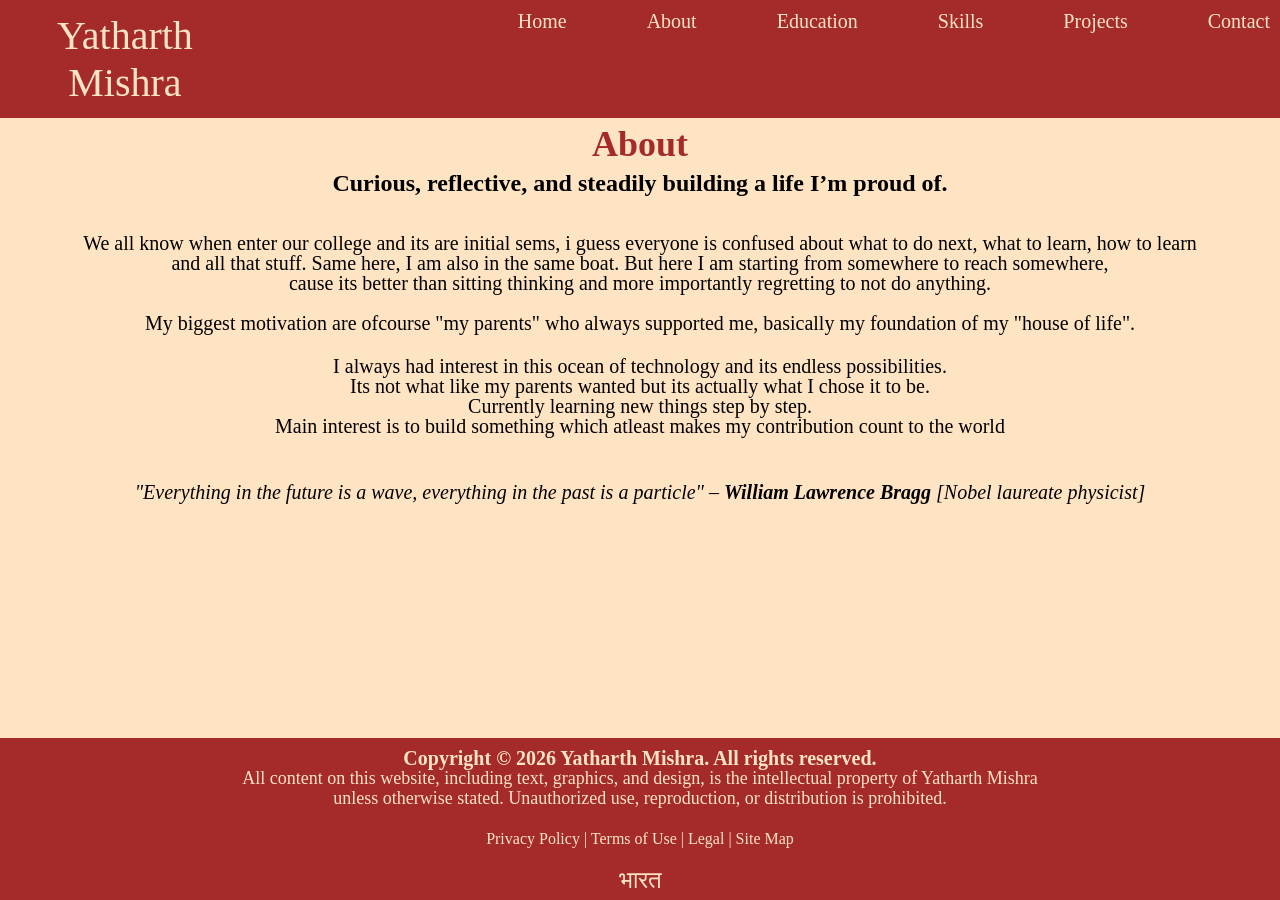
==== about.html @ 9a2c2b6b "Constructed and restructured." ====
<!DOCTYPE html>
<html lang="en">
<head>
    <meta charset="UTF-8">
    <title>About</title>
    <link rel="stylesheet" href="style.css">
</head>
<body class="skills-page">
    <nav class="navbar">
  <ul class="nav-links">
    <h1 class="logo">Yatharth Mishra</h1>
    <li><a href="index.html">Home</a></li>
    <li><a href="about.html">About</a></li>
    <li><a href="education.html">Education</a></li>
    <li><a href="skills.html">Skills</a></li>
    <li><a href="projects.html">Projects</a></li>
    <li><a href="contact.html">Contact</a></li>
  </ul>

</nav>
    <h1 class="skills-heading">About</h1>
    <h2>Curious, reflective, and steadily building a life I’m proud of.</h2>
    <br><br>

<section class="about-section">
  <p class="about-text">
    We all know when enter our college and its are initial sems, i guess everyone is confused about what to do next, what to learn, how to learn<br> and all that stuff.
    Same here, I am also in the same boat. But here I am starting from somewhere to reach somewhere,<br> cause its better than sitting thinking and more importantly regretting to not do anything.<br><br>

    My biggest motivation are ofcourse "my parents" who always supported me, basically my foundation of my "house of life".
  </p>
  <br>
  <p class="about-text">
    I always had interest in this ocean of technology and its endless possibilities.<br>
    Its not what like my parents wanted but its actually what I chose it to be.
  <br>
    Currently learning new things step by step.<br>
    Main interest is to build something which atleast makes my contribution count to the world
  </p><br><br>
  <p class="quote">
    "Everything in the future is a wave, everything in the past is a particle" – <b>William Lawrence Bragg</b> [Nobel laureate physicist]
    </p>

</section>

<footer class="footer">
<p id="cprt"><b>Copyright © 2026 Yatharth Mishra.   All rights reserved.</b></p>
<p>All content on this website, including text, graphics, and design, is the intellectual property of Yatharth Mishra<br> unless otherwise stated. Unauthorized use, reproduction, or distribution is prohibited.</p>
<br><p id="fts">Privacy Policy | Terms of Use | Legal | Site Map</p>
<br><p id="ind">भारत</p>
</footer>
</body>
</html>
---- style.css ----
*{
    padding: 0;
    margin: 0;
}
.navbar 
{
  background-color: brown;
  padding: 10px 10px;
  display: flex;
  justify-content: space-between;
}

.nav-links
{
  list-style: none; 
  display: flex;
  text-align: center;
  gap: 80px;
  margin-left: 0px;
}

.nav-links a 
{
color: bisque;
text-decoration: none;
font-size: 20px;
}

.nav-links a:hover 
{
  text-decoration: underline;
}
h1{
    color:brown;
    font-family: 'Algerian';
    font-size: 80px;
    text-align: center;
    margin-top: 5px;
    margin-bottom: 5px;
}
.logo{
    color:bisque;
    font-family: 'Brush Script MT' ;
    font-weight: 100;
    font-size: 40px;
    text-align: center;
    margin-top: 2px;
    margin-left: 2px;
    margin-bottom: 2px;
    margin-right: 200px;
}
.marquee {
    display: block;
    width: 100%;
    overflow: hidden;
    white-space: nowrap;
    color: brown;
}
.marquee p {
    margin: 0;
    line-height: 1.2;
    font-size: 20px;
    padding: 0;
    animation: moveText 12s linear infinite;
}
.marquee p::after {
  content: "This portfolio is under continuous development. More updates coming soon....";
  padding-left: 500px;
}
@keyframes moveText {
  from {
    transform: translateX(0);
  }
  to {
    transform: translateX(-100%);
  }
}
.marquee p:hover {
  animation-play-state: paused;
}   
button{
    color:white;
    background-color:burlywood;
}
html, body {
  height: 100%;
}
body {
  min-height: 100vh;
  display: flex;
  flex-direction: column;
  background-color: bisque;
}
p{
    line-height: 20px;
}
.home-intro{
    font-size: 20px;
    margin: 10px;
}
.home-details{
    font-size: 20px;
    margin: 10px;
    margin-left: 10px;
}
.home-intro ul {
  list-style: circle;
  padding-left: 20px;
}

.btn {
  display: inline-flex;
  align-items: center;
  justify-content: center;

  padding: 15px 35px;
  background-color: brown;
  color: bisque;       
  text-decoration: none; 

  font-size: 18px;
  font-weight: 500;
  border-radius: 10px;
  cursor: pointer;

  margin-left: 25px;
}

.btn:hover {
  background-color: brown;
  transform: scale(1.1);
}

#details{
    padding: 10px;
}
.footer{
  margin-top: auto;
  text-align: center;
  font-size: 18px;
  font-family: 'Times New Roman';
  color: bisque;
  background-color: brown;
  padding: 10px;

  margin-top: auto;  
}
#cprt{ 
    font-size: 20px;
}
#fts{
    font-size: 16px;
}
#ind{
    font-size: 24px;
    font-family:'Segoe UI', Tahoma, Geneva, Verdana, sans-serif;
}
.skills-heading {
  font-family: 'Times New Roman';
  font-size: 36px;
  text-decoration: none
}

.skills-page {
  text-align: center;
}

.skills-container {
  justify-content: center;
  gap: 20px;
}

.skills-container:hover {
  color: burlywood;
}
.prgm{
    text-align: center;
    height: 175px;
    width: 175px;
    background-color: burlywood;
    border-width: 2px;
    border-style: dotted;
    border-color: brown;
    border: 2px solid brown;
    border-radius: 10px; /*For circle make square use radius as 50%*/
    display: inline-block;
    margin: 30px;
    margin-right: 50px;
}
#BoxA{
    background-image: url("The_C_Programming_Language_logo.svg.png");
    background-size: contain;
    background-repeat: no-repeat;
    background-position: center;
    background-color: bisque;
    border: none;
}
#BoxB{
    background-image: url("ISO_C++_Logo.svg.png");
    background-size: contain;
    background-repeat: no-repeat;
    background-position: center;
    background-color: bisque;
    border: none;
}
#BoxC{
    background-image: url("Java_programming_language_logo.svg.png");
    background-size: contain;
    background-repeat: no-repeat;
    background-position: center;    
    background-color: bisque;
    border: none;
}   
#BoxD{
    background-image: url("Python-logo-notext.svg.png");
    background-size: contain; 
    background-repeat: no-repeat;
    background-position: center;    
    background-color: bisque;
    border: none;
}
#BoxE{
    background-image: url("HTML5_logo_and_wordmark.svg.png");
    background-size: contain; 
    background-repeat: no-repeat;
    background-position: center;    
    background-color: bisque;
    border: none;
}
#BoxF{
    background-image: url("Official_CSS_Logo.svg.png");
    background-size: contain; 
    background-repeat: no-repeat;
    background-position: center;    
    background-color: bisque;
    border: none;
}
#BoxG{
    background-image: url("javascript.png");
    background-size: contain; 
    background-repeat: no-repeat;
    background-position: center;    
    background-color: bisque;
    border: none;
}
.about-section{
    font-size: 20px;
}
.quote{
  font-style: italic;
}
.contact-section{
    font-size: 20px;
}
.project-details{
    font-size: 20px;
}
.projects-section{
    font-size: 20px;
}
.education-section{
    font-size: 20px;
}
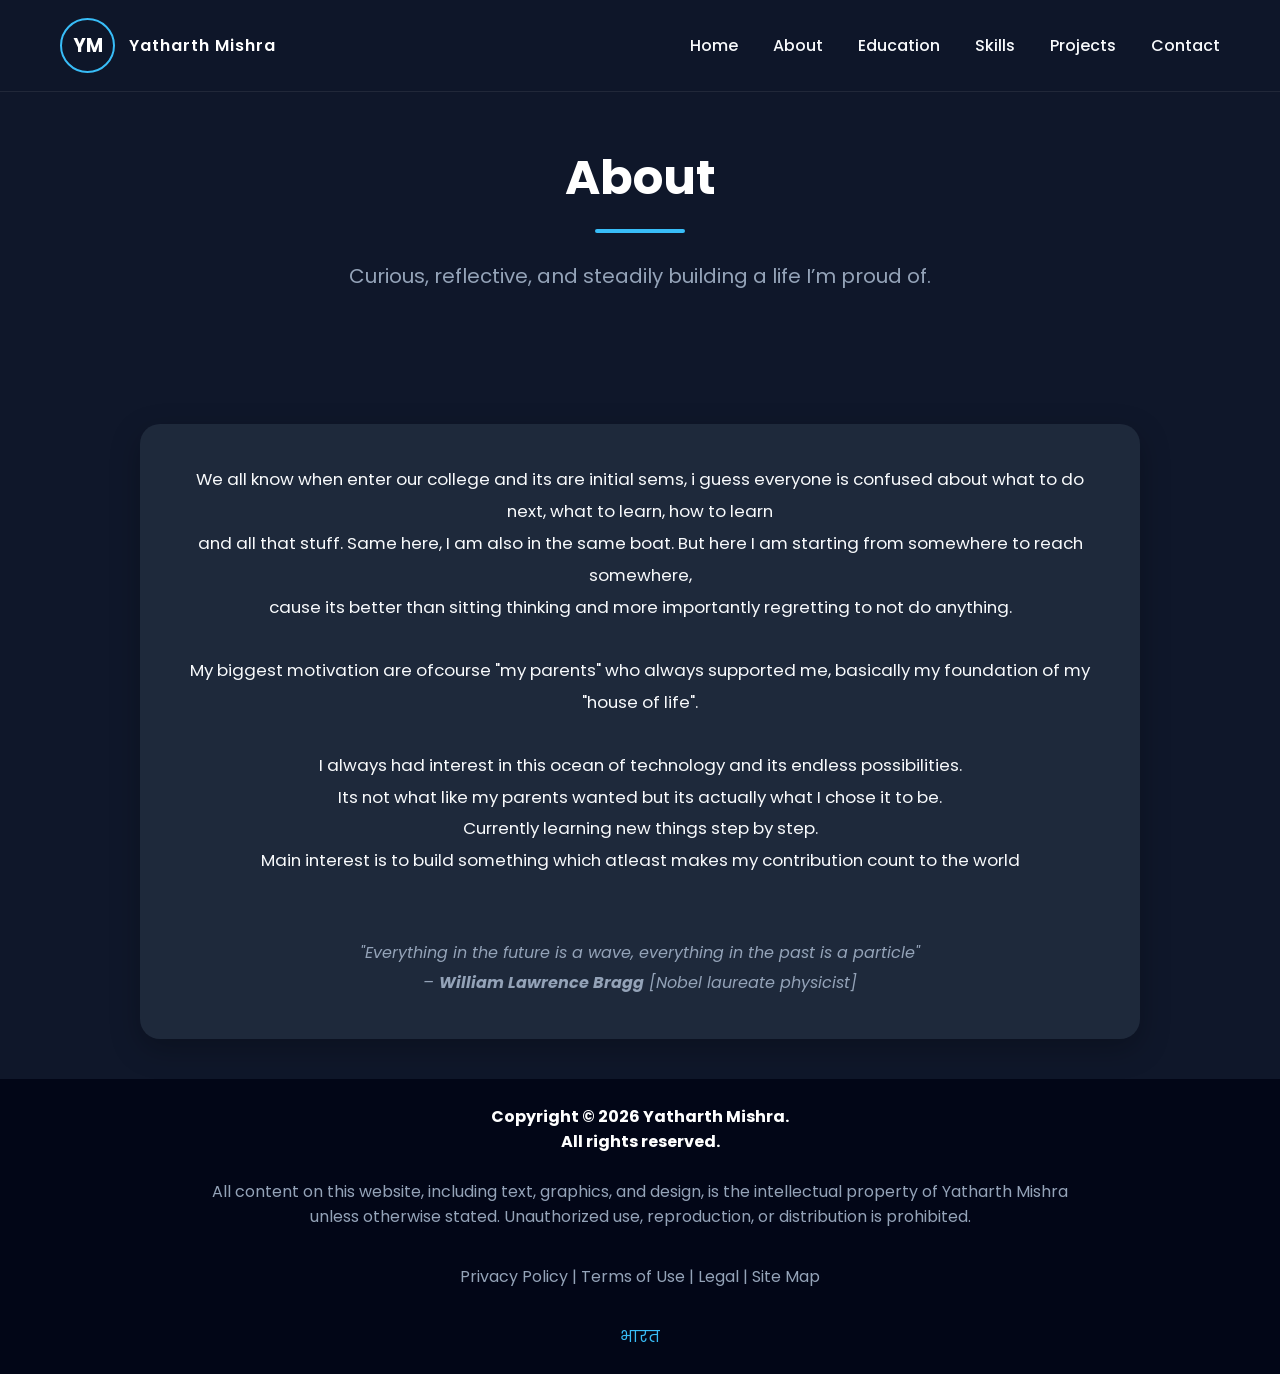
==== commit 2dd34bb3: "Minor Fixes and integerated contact form." ====
--- a/about.html
+++ b/about.html
@@ -3,12 +3,17 @@
 <head>
     <meta charset="UTF-8">
     <title>About</title>
-    <link rel="stylesheet" href="style.css">
+    <link rel="stylesheet" href="css/style.css">
 </head>
 <body class="skills-page">
-    <nav class="navbar">
+<nav class="navbar">
+
+  <div class="brand">
+    <div class="logo">YM</div>
+    <span class="tagline">Yatharth Mishra</span>
+  </div>
+
   <ul class="nav-links">
-    <h1 class="logo">Yatharth Mishra</h1>
     <li><a href="index.html">Home</a></li>
     <li><a href="about.html">About</a></li>
     <li><a href="education.html">Education</a></li>
@@ -38,13 +43,13 @@
     Main interest is to build something which atleast makes my contribution count to the world
   </p><br><br>
   <p class="quote">
-    "Everything in the future is a wave, everything in the past is a particle" – <b>William Lawrence Bragg</b> [Nobel laureate physicist]
+    "Everything in the future is a wave, everything in the past is a particle" <br>– <b>William Lawrence Bragg</b> [Nobel laureate physicist]
     </p>
 
 </section>
 
 <footer class="footer">
-<p id="cprt"><b>Copyright © 2026 Yatharth Mishra.   All rights reserved.</b></p>
+<p id="cprt"><b>Copyright © 2026 Yatharth Mishra.<br>All rights reserved.</b></p><br>
 <p>All content on this website, including text, graphics, and design, is the intellectual property of Yatharth Mishra<br> unless otherwise stated. Unauthorized use, reproduction, or distribution is prohibited.</p>
 <br><p id="fts">Privacy Policy | Terms of Use | Legal | Site Map</p>
 <br><p id="ind">भारत</p>
--- a/css/style.css
+++ b/css/style.css
@@ -0,0 +1,579 @@
+@import url('https://fonts.googleapis.com/css2?family=Poppins:wght@300;400;500;600;700;800&display=swap');
+
+*{
+    margin:0;
+    padding:0;
+    box-sizing:border-box;
+    font-family:'Poppins',sans-serif;
+}
+
+:root{
+    --bg:#0f172a;
+    --card:#1e293b;
+    --accent:#38bdf8;
+    --text:#f8fafc;
+    --secondary:#94a3b8;
+}
+
+html{
+    scroll-behavior:smooth;
+}
+
+body{
+    min-height:100vh;
+    display:flex;
+    flex-direction:column;
+    background:var(--bg);
+    color:var(--text);
+}
+
+/* =====================
+   NAVBAR
+===================== */
+
+.navbar{
+    position:sticky;
+    top:0;
+    z-index:1000;
+
+    display:flex;
+    justify-content:space-between;
+    align-items:center;
+
+    padding:18px 60px;
+
+    background:rgba(15,23,42,0.9);
+    backdrop-filter:blur(12px);
+
+    border-bottom:1px solid rgba(255,255,255,0.08);
+}
+
+.brand{
+    display:flex;
+    align-items:center;
+    gap:14px;
+}
+
+.logo{
+    width:55px;
+    height:55px;
+
+    display:flex;
+    justify-content:center;
+    align-items:center;
+
+    border-radius:50%;
+    border:2px solid var(--accent);
+
+    color:white;
+    font-weight:700;
+    font-size:1.15rem;
+
+    transition:0.3s ease;
+}
+
+.logo:hover{
+    background:var(--accent);
+    color:black;
+    transform:rotate(5deg);
+}
+
+.tagline{
+    color:white;
+    font-size:1rem;
+    font-weight:600;
+    letter-spacing:1px;
+}
+
+.nav-links{
+    list-style:none;
+    display:flex;
+    align-items:center;
+    gap:35px;
+}
+
+.nav-links a{
+    text-decoration:none;
+    color:var(--text);
+    font-weight:500;
+    transition:0.3s;
+    position:relative;
+}
+
+.nav-links a::after{
+    content:"";
+    position:absolute;
+    left:0;
+    bottom:-5px;
+
+    width:0;
+    height:2px;
+
+    background:var(--accent);
+    transition:0.3s;
+}
+
+.nav-links a:hover{
+    color:var(--accent);
+}
+
+.nav-links a:hover::after{
+    width:100%;
+}
+
+/* =====================
+   MARQUEE
+===================== */
+
+.marquee{
+    background:var(--accent);
+    color:black;
+
+    overflow:hidden;
+    white-space:nowrap;
+
+    padding:10px 0;
+}
+
+.marquee p{
+    display:inline-block;
+    padding-left:100%;
+    animation:scroll 25s linear infinite;
+    font-weight:500;
+}
+
+.marquee:hover p{
+    animation-play-state:paused;
+}
+
+@keyframes scroll{
+    from{
+        transform:translateX(0);
+    }
+    to{
+        transform:translateX(-100%);
+    }
+}
+
+/* =====================
+   HEADINGS
+===================== */
+
+h1{
+    text-align:center;
+    font-size:3rem;
+    font-weight:700;
+    color:white;
+
+    margin-top:50px;
+}
+
+.skills-heading{
+    text-align:center;
+    font-size:3rem;
+    font-weight:700;
+    color:white;
+
+    margin-top:50px;
+}
+
+h1::after,
+.skills-heading::after{
+    content:"";
+
+    display:block;
+
+    width:90px;
+    height:4px;
+
+    background:var(--accent);
+
+    margin:15px auto;
+
+    border-radius:20px;
+}
+
+h2{
+    text-align:center;
+
+    max-width:800px;
+
+    margin:10px auto 40px auto;
+
+    color:var(--secondary);
+
+    font-size:1.25rem;
+    font-weight:400;
+
+    line-height:1.8;
+}
+
+h3{
+    color:var(--accent);
+    margin-bottom:10px;
+}
+
+/* =====================
+   HOME PAGE
+===================== */
+
+.home-intro,
+.home-details{
+    width:90%;
+    max-width:1000px;
+
+    margin:30px auto;
+
+    padding:35px;
+
+    background:var(--card);
+
+    border-radius:20px;
+
+    line-height:1.9;
+
+    box-shadow:0 10px 30px rgba(0,0,0,0.25);
+}
+
+.home-intro ul{
+    margin-top:10px;
+    margin-left:25px;
+}
+
+.home-cta{
+    text-align:center;
+    margin:40px;
+}
+
+.btn{
+    display:inline-block;
+
+    padding:15px 35px;
+
+    background:var(--accent);
+    color:black;
+
+    text-decoration:none;
+    font-weight:600;
+
+    border-radius:12px;
+
+    transition:0.3s;
+}
+
+.btn:hover{
+    transform:translateY(-5px);
+}
+
+/* =====================
+   COMMON SECTIONS
+===================== */
+
+.about-section,
+.education-section,
+.contact-section,
+.projects-section{
+    width:90%;
+    max-width:1000px;
+
+    margin:40px auto;
+
+    background:var(--card);
+
+    padding:40px;
+
+    border-radius:20px;
+
+    line-height:1.9;
+
+    box-shadow:0 10px 30px rgba(0,0,0,0.25);
+}
+
+.about-text,
+.contact-text{
+    font-size:1.05rem;
+}
+
+.quote{
+    text-align:center;
+    color:var(--secondary);
+    font-style:italic;
+}
+
+/* =====================
+   EDUCATION
+===================== */
+
+.education-item{
+    border-left:4px solid var(--accent);
+    padding-left:25px;
+    text-align:left;
+}
+
+/* =====================
+   SKILLS
+===================== */
+
+.skills-page{
+    text-align:center;
+}
+
+.prgm{
+    width:180px;
+    height:180px;
+
+    display:inline-block;
+
+    margin:25px;
+
+    border-radius:20px;
+
+    background:white;
+
+    box-shadow:0 10px 25px rgba(0,0,0,0.3);
+
+    transition:0.3s ease;
+}
+
+.prgm:hover{
+    transform:translateY(-10px) scale(1.05);
+}
+
+#BoxA{
+    background:url("../images/c.png") center/contain no-repeat;
+    background-color:white;
+}
+
+#BoxB{
+    background:url("../images/cpp.png") center/contain no-repeat;
+    background-color:white;
+}
+
+#BoxC{
+    background:url("../images/java.png") center/contain no-repeat;
+    background-color:white;
+}
+
+#BoxD{
+    background:url("../images/py.png") center/contain no-repeat;
+    background-color:white;
+}
+
+#BoxE{
+    background:url("../images/html.png") center/contain no-repeat;
+    background-color:white;
+}
+
+#BoxF{
+    background:url("../images/css.png") center/contain no-repeat;
+    background-color:white;
+}
+
+#BoxG{
+    background:url("../images/jss.png") center/contain no-repeat;
+    background-color:white;
+}
+
+/* =====================
+   PROJECTS
+===================== */
+
+.project-card{
+    background:#111827;
+
+    border-radius:20px;
+
+    padding:30px;
+
+    border:1px solid rgba(255,255,255,0.08);
+}
+
+.project-link{
+    display:inline-block;
+
+    margin-top:15px;
+
+    padding:12px 24px;
+
+    background:var(--accent);
+
+    color:black;
+
+    text-decoration:none;
+
+    border-radius:10px;
+
+    font-weight:600;
+
+    transition:0.3s;
+}
+
+.project-link:hover{
+    transform:translateY(-3px);
+}
+
+.project-details{
+    text-align: left;
+}
+/* =====================
+   CONTACT
+===================== */
+
+.contact-list{
+    list-style:none;
+    line-height:2.3;
+}
+
+.social-link{
+    color:var(--accent);
+    text-decoration:none;
+    font-weight:500;
+    transition:0.3s ease;
+}
+
+.social-link:hover{
+    color:var(--accent);
+    text-decoration:underline;
+    text-shadow:0 0 8px rgba(56,189,248,0.7);
+}
+
+.contact-form-card{
+    width:90%;
+    max-width:800px;
+
+    margin:40px auto;
+
+    background:var(--card);
+
+    padding:35px;
+
+    border-radius:20px;
+
+    box-shadow:0 10px 25px rgba(0,0,0,0.25);
+}
+
+.contact-form-card h2{
+    margin-bottom:15px;
+}
+
+.contact-form-card p{
+    margin-bottom:25px;
+}
+
+.contact-form-card form{
+    display:flex;
+    flex-direction:column;
+    gap:15px;
+}
+
+.contact-form-card input,
+.contact-form-card textarea{
+    padding:14px;
+
+    border-radius:10px;
+
+    border:1px solid #334155;
+
+    background:#0f172a;
+
+    color:white;
+
+    font-size:1rem;
+}
+
+.contact-form-card textarea{
+    resize:vertical;
+}
+
+.contact-form-card button{
+    background:var(--accent);
+
+    color:black;
+
+    border:none;
+
+    padding:14px;
+
+    border-radius:10px;
+
+    cursor:pointer;
+
+    font-weight:600;
+
+    transition:0.3s;
+}
+
+.contact-form-card button:hover{
+    transform:translateY(-3px);
+}
+/* =====================
+   FOOTER
+===================== */
+
+.footer{
+    margin-top:auto;
+
+    background:#020617;
+
+    color:var(--secondary);
+
+    text-align:center;
+
+    padding:25px;
+}
+
+#cprt{
+    color:white;
+    font-size:1rem;
+}
+
+#fts{
+    margin-top:10px;
+}
+
+#ind{
+    margin-top:10px;
+    color:var(--accent);
+}
+
+/* =====================
+   MOBILE
+===================== */
+
+@media(max-width:900px){
+
+    .navbar{
+        flex-direction:column;
+        gap:20px;
+        padding:20px;
+    }
+
+    .nav-links{
+        flex-wrap:wrap;
+        justify-content:center;
+    }
+
+    h1,
+    .skills-heading{
+        font-size:2.3rem;
+    }
+
+    h2{
+        font-size:1.05rem;
+        padding:0 15px;
+    }
+
+    .prgm{
+        width:140px;
+        height:140px;
+    }
+
+    .about-section,
+    .education-section,
+    .contact-section,
+    .projects-section,
+    .home-intro,
+    .home-details{
+        padding:25px;
+    }
+}
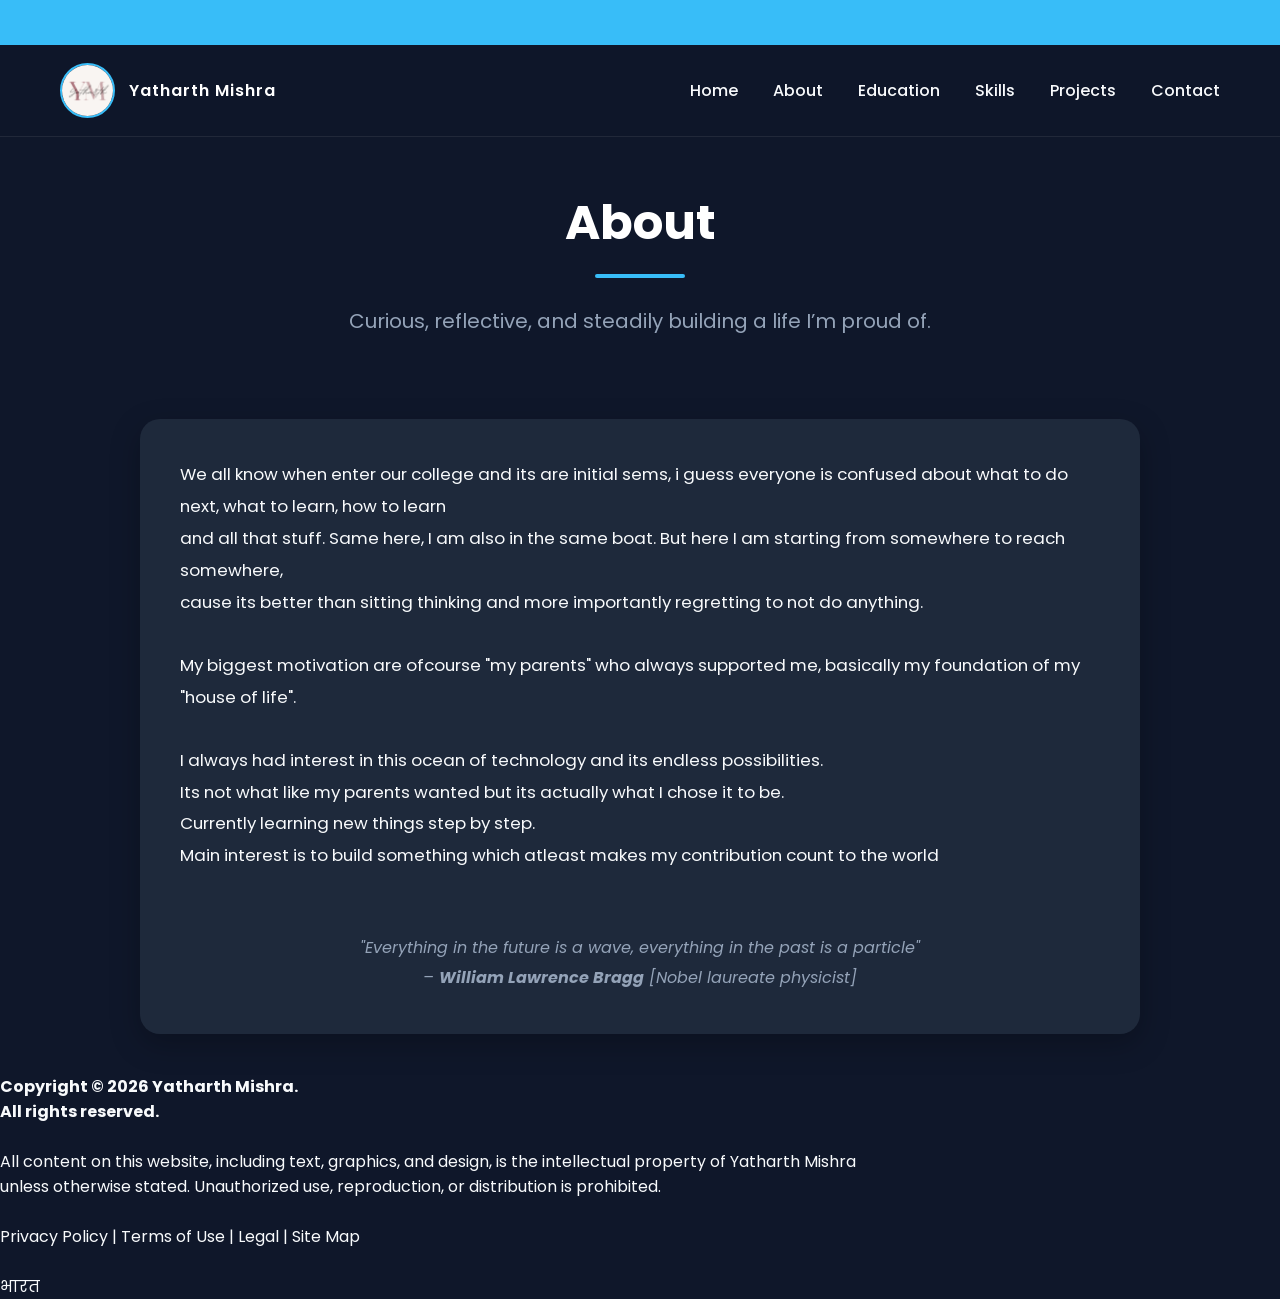
==== commit 720c816e: "Revamped modern UI" ====
--- a/about.html
+++ b/about.html
@@ -6,10 +6,16 @@
     <link rel="stylesheet" href="css/style.css">
 </head>
 <body class="skills-page">
+  <div class="marquee">
+  <p>This portfolio is under continuous development. More updates coming soon....</p>
+</div>
+
 <nav class="navbar">
 
   <div class="brand">
-    <div class="logo">YM</div>
+    <div class="logo">
+      <img src="images/logo.png" alt="Yatharth Mishra Logo">
+    </div>
     <span class="tagline">Yatharth Mishra</span>
   </div>
 
@@ -25,7 +31,6 @@
 </nav>
     <h1 class="skills-heading">About</h1>
     <h2>Curious, reflective, and steadily building a life I’m proud of.</h2>
-    <br><br>
 
 <section class="about-section">
   <p class="about-text">
--- a/css/style.css
+++ b/css/style.css
@@ -62,20 +62,35 @@
     justify-content:center;
     align-items:center;
 
+    overflow:hidden;
+
+    flex-shrink:0;
+
     border-radius:50%;
+
     border:2px solid var(--accent);
 
-    color:white;
-    font-weight:700;
-    font-size:1.15rem;
-
-    transition:0.3s ease;
+    background:var(--card);
+
+    transition:.3s ease;
 }
 
 .logo:hover{
-    background:var(--accent);
-    color:black;
-    transform:rotate(5deg);
+
+    transform:scale(1.08);
+
+    box-shadow:0 0 15px rgba(56,189,248,.4);
+}
+
+.logo img{
+
+    width:100%;
+
+    height:100%;
+
+    object-fit:cover;
+
+    display:block;
 }
 
 .tagline{
@@ -213,57 +228,280 @@
     margin-bottom:10px;
 }
 
-/* =====================
-   HOME PAGE
-===================== */
-
-.home-intro,
-.home-details{
+/* ===================================================
+                    HOME PAGE
+=================================================== */
+
+.home-page{
+    width:100%;
+}
+
+/* ---------- HERO ---------- */
+
+.home-page .hero{
+    width:90%;
+    max-width:1200px;
+    margin:70px auto;
+
+    display:flex;
+    justify-content:space-between;
+    align-items:center;
+    gap:70px;
+}
+
+.home-page .hero-text{
+    flex:1;
+}
+
+.home-page .hero-greeting{
+    color:var(--accent);
+    font-size:1.15rem;
+    font-weight:600;
+    letter-spacing:1px;
+    margin-bottom:15px;
+}
+
+.home-page .hero-text h1{
+    text-align:left;
+    margin:0;
+    font-size:4rem;
+    line-height:1.1;
+}
+
+.home-page .hero-text h1::after{
+    margin:15px 0;
+}
+
+.home-page .hero-text h2{
+    text-align:left;
+    margin:0 0 25px;
+    color:var(--secondary);
+    font-size:1.45rem;
+}
+
+.home-page .hero-description{
+    max-width:650px;
+    line-height:1.9;
+    font-size:1.08rem;
+}
+
+.home-page .hero-tags{
+    display:flex;
+    flex-wrap:wrap;
+    gap:15px;
+    margin-top:35px;
+}
+
+.home-page .hero-tags span{
+    background:var(--card);
+    padding:12px 18px;
+    border-radius:30px;
+    border:1px solid rgba(255,255,255,.08);
+    transition:.3s;
+}
+
+.home-page .hero-tags span:hover{
+    background:var(--accent);
+    color:#000;
+    transform:translateY(-4px);
+}
+
+/* ---------- PROFILE ---------- */
+
+.home-page .hero-image{
+    display:flex;
+    justify-content:center;
+}
+
+.home-page .profile-circle{
+
+    width:280px;
+    height:280px;
+
+    border-radius:50%;
+
+    display:flex;
+    justify-content:center;
+    align-items:center;
+
+    background:var(--card);
+
+    border:5px solid var(--accent);
+
+    color:var(--accent);
+
+    font-size:5rem;
+    font-weight:bold;
+
+    box-shadow:0 0 30px rgba(56,189,248,.25);
+
+    transition:.3s;
+}
+
+.home-page .profile-circle:hover{
+
+    transform:scale(1.05);
+}
+
+.home-page .profile-circle img{
+
+    width:100%;
+    height:100%;
+
+    object-fit:cover;
+
+    border-radius:50%;
+}
+
+/* ---------- INTRO ---------- */
+
+.home-page .home-overview{
+
     width:90%;
     max-width:1000px;
 
-    margin:30px auto;
+    margin:70px auto;
+
+    background:var(--card);
+
+    padding:45px;
+
+    border-radius:20px;
+
+    text-align:center;
+
+    line-height:1.9;
+}
+
+.home-page .home-overview h2{
+
+    color:var(--accent);
+
+    margin-bottom:20px;
+}
+
+.home-page .home-overview p{
+
+    font-size:1.05rem;
+}
+
+/* ---------- CARDS ---------- */
+
+.home-page .quick-links{
+
+    width:90%;
+    max-width:1150px;
+
+    margin:70px auto;
+
+    display:grid;
+
+    grid-template-columns:repeat(auto-fit,minmax(280px,1fr));
+
+    gap:30px;
+}
+
+.home-page .quick-card{
+
+    background:var(--card);
 
     padding:35px;
 
-    background:var(--card);
-
     border-radius:20px;
 
-    line-height:1.9;
-
-    box-shadow:0 10px 30px rgba(0,0,0,0.25);
-}
-
-.home-intro ul{
-    margin-top:10px;
-    margin-left:25px;
-}
-
-.home-cta{
+    border-top:4px solid var(--accent);
+
+    transition:.35s;
+
+    box-shadow:0 8px 25px rgba(0,0,0,.25);
+}
+
+.home-page .quick-card:hover{
+
+    transform:translateY(-8px);
+
+    box-shadow:0 15px 30px rgba(56,189,248,.18);
+}
+
+.home-page .quick-card h3{
+
+    color:var(--accent);
+
+    margin-bottom:18px;
+
+    font-size:1.45rem;
+}
+
+.home-page .quick-card p{
+
+    line-height:1.8;
+}
+
+/* ---------- QUOTE ---------- */
+
+.home-page .home-quote{
+
+    width:90%;
+    max-width:900px;
+
+    margin:80px auto;
+
     text-align:center;
-    margin:40px;
-}
-
-.btn{
-    display:inline-block;
-
-    padding:15px 35px;
-
-    background:var(--accent);
-    color:black;
-
-    text-decoration:none;
-    font-weight:600;
-
-    border-radius:12px;
-
-    transition:0.3s;
-}
-
-.btn:hover{
-    transform:translateY(-5px);
-}
+}
+
+.home-page .home-quote blockquote{
+
+    font-size:1.45rem;
+
+    font-style:italic;
+
+    color:var(--secondary);
+
+    line-height:1.8;
+}
+
+/* ---------- MOBILE ---------- */
+
+@media(max-width:900px){
+
+.home-page .hero{
+
+    flex-direction:column-reverse;
+
+    text-align:center;
+}
+
+.home-page .hero-text h1,
+.home-page .hero-text h2{
+
+    text-align:center;
+}
+
+.home-page .hero-text h1::after{
+
+    margin:15px auto;
+}
+
+.home-page .hero-description{
+
+    margin:auto;
+}
+
+.home-page .hero-tags{
+
+    justify-content:center;
+}
+
+.home-page .profile-circle{
+
+    width:220px;
+    height:220px;
+
+    font-size:4rem;
+}
+
+}
+
 
 /* =====================
    COMMON SECTIONS
@@ -303,75 +541,375 @@
 /* =====================
    EDUCATION
 ===================== */
-
-.education-item{
-    border-left:4px solid var(--accent);
-    padding-left:25px;
-    text-align:left;
+/* =====================
+   EDUCATION TIMELINE
+===================== */
+
+.timeline{
+    position:relative;
+    margin-top:20px;
+}
+
+.timeline::before{
+    content:"";
+    position:absolute;
+    left:120px;
+    top:0;
+    bottom:0;
+
+    width:4px;
+
+    background:var(--accent);
+
+    border-radius:10px;
+}
+
+.timeline-item{
+    display:grid;
+    grid-template-columns:90px 60px 1fr;
+
+    align-items:flex-start;
+
+    margin-bottom:60px;
+
+    position:relative;
+}
+
+.timeline-year{
+    font-size:1.2rem;
+    font-weight:700;
+
+    color:var(--text);
+
+    text-align:right;
+
+    padding-top:10px;
+}
+
+.timeline-dot{
+
+    width:22px;
+    height:22px;
+
+    background:var(--accent);
+
+    border-radius:50%;
+
+    border:5px solid var(--bg);
+
+    justify-self:center;
+
+    margin-top:8px;
+
+    z-index:2;
+
+    box-shadow:0 0 15px rgba(56,189,248,.6);
+}
+
+.timeline-content{
+
+    background:#111827;
+
+    padding:25px;
+
+    border-radius:18px;
+
+    border-left:5px solid var(--accent);
+
+    box-shadow:0 10px 25px rgba(0,0,0,.3);
+
+    transition:.3s ease;
+}
+
+.timeline-content:hover{
+
+    transform:translateX(10px);
+
+    box-shadow:0 15px 35px rgba(56,189,248,.2);
+}
+
+.timeline-content h3{
+
+    margin-bottom:15px;
+
+    color:var(--accent);
+}
+
+.timeline-content p{
+
+    margin-bottom:10px;
+
+    color:var(--text);
+
+    line-height:1.7;
+}
+
+/* Mobile */
+
+@media(max-width:768px){
+
+.timeline::before{
+
+left:35px;
+
+}
+
+.timeline-item{
+
+grid-template-columns:40px 30px 1fr;
+
+gap:15px;
+
+}
+
+.timeline-year{
+
+font-size:.95rem;
+
+text-align:left;
+
+padding-top:6px;
+
+}
+
+.timeline-dot{
+
+width:18px;
+
+height:18px;
+
+border:4px solid var(--bg);
+
+}
+
+.timeline-content{
+
+padding:18px;
+
+}
+
 }
 
 /* =====================
    SKILLS
 ===================== */
-
-.skills-page{
+/*=========================
+        SKILLS
+==========================*/
+
+.skills-subtitle{
+
     text-align:center;
-}
-
-.prgm{
-    width:180px;
-    height:180px;
-
-    display:inline-block;
-
-    margin:25px;
-
-    border-radius:20px;
-
-    background:white;
-
-    box-shadow:0 10px 25px rgba(0,0,0,0.3);
-
-    transition:0.3s ease;
-}
-
-.prgm:hover{
-    transform:translateY(-10px) scale(1.05);
-}
-
-#BoxA{
-    background:url("../images/c.png") center/contain no-repeat;
-    background-color:white;
-}
-
-#BoxB{
-    background:url("../images/cpp.png") center/contain no-repeat;
-    background-color:white;
-}
-
-#BoxC{
-    background:url("../images/java.png") center/contain no-repeat;
-    background-color:white;
-}
-
-#BoxD{
-    background:url("../images/py.png") center/contain no-repeat;
-    background-color:white;
-}
-
-#BoxE{
-    background:url("../images/html.png") center/contain no-repeat;
-    background-color:white;
-}
-
-#BoxF{
-    background:url("../images/css.png") center/contain no-repeat;
-    background-color:white;
-}
-
-#BoxG{
-    background:url("../images/jss.png") center/contain no-repeat;
-    background-color:white;
+
+    color:var(--secondary);
+
+    margin-top:-20px;
+
+    margin-bottom:60px;
+
+    font-size:1.1rem;
+}
+
+.floating-skills{
+
+    width:90%;
+
+    max-width:1200px;
+
+    margin:auto;
+
+    display:flex;
+
+    flex-wrap:wrap;
+
+    justify-content:center;
+
+    gap:35px;
+
+    padding-bottom:70px;
+}
+
+.skill-card{
+
+    background:rgba(30,41,59,.95);
+
+    border:1px solid rgba(255,255,255,.08);
+
+    border-radius:22px;
+
+    text-align:center;
+
+    padding:30px;
+
+    transition:.35s;
+
+    backdrop-filter:blur(12px);
+
+    box-shadow:0 12px 30px rgba(0,0,0,.25);
+
+    position:relative;
+}
+
+.skill-card:hover{
+
+    transform:translateY(-12px);
+
+    box-shadow:0 20px 40px rgba(56,189,248,.25);
+
+    border-color:var(--accent);
+}
+
+.skill-card.large{
+
+    width:290px;
+
+    transform:translateY(-15px);
+}
+
+.skill-card.medium{
+
+    width:250px;
+}
+
+.skill-card.small{
+
+    width:220px;
+
+    transform:translateY(18px);
+}
+
+.skill-card img{
+
+    width:80px;
+
+    height:80px;
+
+    object-fit:contain;
+
+    margin-bottom:20px;
+
+    transition:.35s;
+}
+
+.skill-card:hover img{
+
+    transform:scale(1.12) rotate(4deg);
+}
+
+.skill-card h2{
+
+    color:white;
+
+    margin-bottom:15px;
+
+    font-size:1.6rem;
+}
+
+.skill-card p{
+
+    color:var(--secondary);
+
+    line-height:1.7;
+
+    min-height:70px;
+
+    margin-bottom:20px;
+}
+
+.skill-card span{
+
+    color:#ffd54f;
+
+    font-size:1.1rem;
+
+    letter-spacing:3px;
+
+    font-weight:600;
+}
+
+/*=========================
+     CURRENTLY LEARNING
+==========================*/
+
+.learning-box{
+
+    width:85%;
+
+    max-width:900px;
+
+    margin:30px auto 80px;
+
+    text-align:center;
+
+    background:var(--card);
+
+    border-radius:22px;
+
+    padding:40px;
+
+    box-shadow:0 10px 30px rgba(0,0,0,.25);
+}
+
+.learning-box h2{
+
+    color:var(--accent);
+
+    margin-bottom:30px;
+}
+
+.learning-tags{
+
+    display:flex;
+
+    flex-wrap:wrap;
+
+    justify-content:center;
+
+    gap:18px;
+}
+
+.learning-tags span{
+
+    background:#0f172a;
+
+    border:1px solid rgba(255,255,255,.08);
+
+    padding:12px 22px;
+
+    border-radius:30px;
+
+    transition:.3s;
+}
+
+.learning-tags span:hover{
+
+    background:var(--accent);
+
+    color:black;
+
+    transform:translateY(-4px);
+}
+
+/*=========================
+      RESPONSIVE
+==========================*/
+
+@media(max-width:768px){
+
+.skill-card.large,
+
+.skill-card.medium,
+
+.skill-card.small{
+
+    width:100%;
+
+    transform:none;
+}
+
+.floating-skills{
+
+    gap:25px;
 }
 
 /* =====================
@@ -418,7 +956,77 @@
 /* =====================
    CONTACT
 ===================== */
-
+.social-links{
+    display:flex;
+    justify-content:center;
+    gap:30px;
+    flex-wrap:wrap;
+    margin:40px 0;
+}
+
+.social-card{
+    width:220px;
+    height:170px;
+
+    background:var(--card);
+
+    border:2px solid rgba(56,189,248,0.25);
+
+    border-radius:18px;
+
+    display:flex;
+    flex-direction:column;
+    justify-content:center;
+    align-items:center;
+
+    text-decoration:none;
+
+    color:var(--text);
+
+    box-shadow:0 8px 20px rgba(0,0,0,0.25);
+
+    transition:all .3s ease;
+}
+
+.social-card i{
+    font-size:2.8rem;
+    color:var(--accent);
+    margin-bottom:15px;
+}
+
+.social-card h3{
+    margin:0;
+    font-size:1.25rem;
+}
+
+.social-card span{
+    margin-top:8px;
+    font-size:.9rem;
+    color:#94a3b8;
+}
+
+.social-card:hover{
+    transform:translateY(-8px);
+    border-color:var(--accent);
+    box-shadow:0 12px 30px rgba(56,189,248,.3);
+}
+
+.social-card:hover i,
+.social-card:hover h3{
+    color:var(--accent);
+}
+
+@media(max-width:768px){
+    .social-links{
+        flex-direction:column;
+        align-items:center;
+    }
+
+    .social-card{
+        width:90%;
+        max-width:320px;
+    }
+}
 .contact-list{
     list-style:none;
     line-height:2.3;
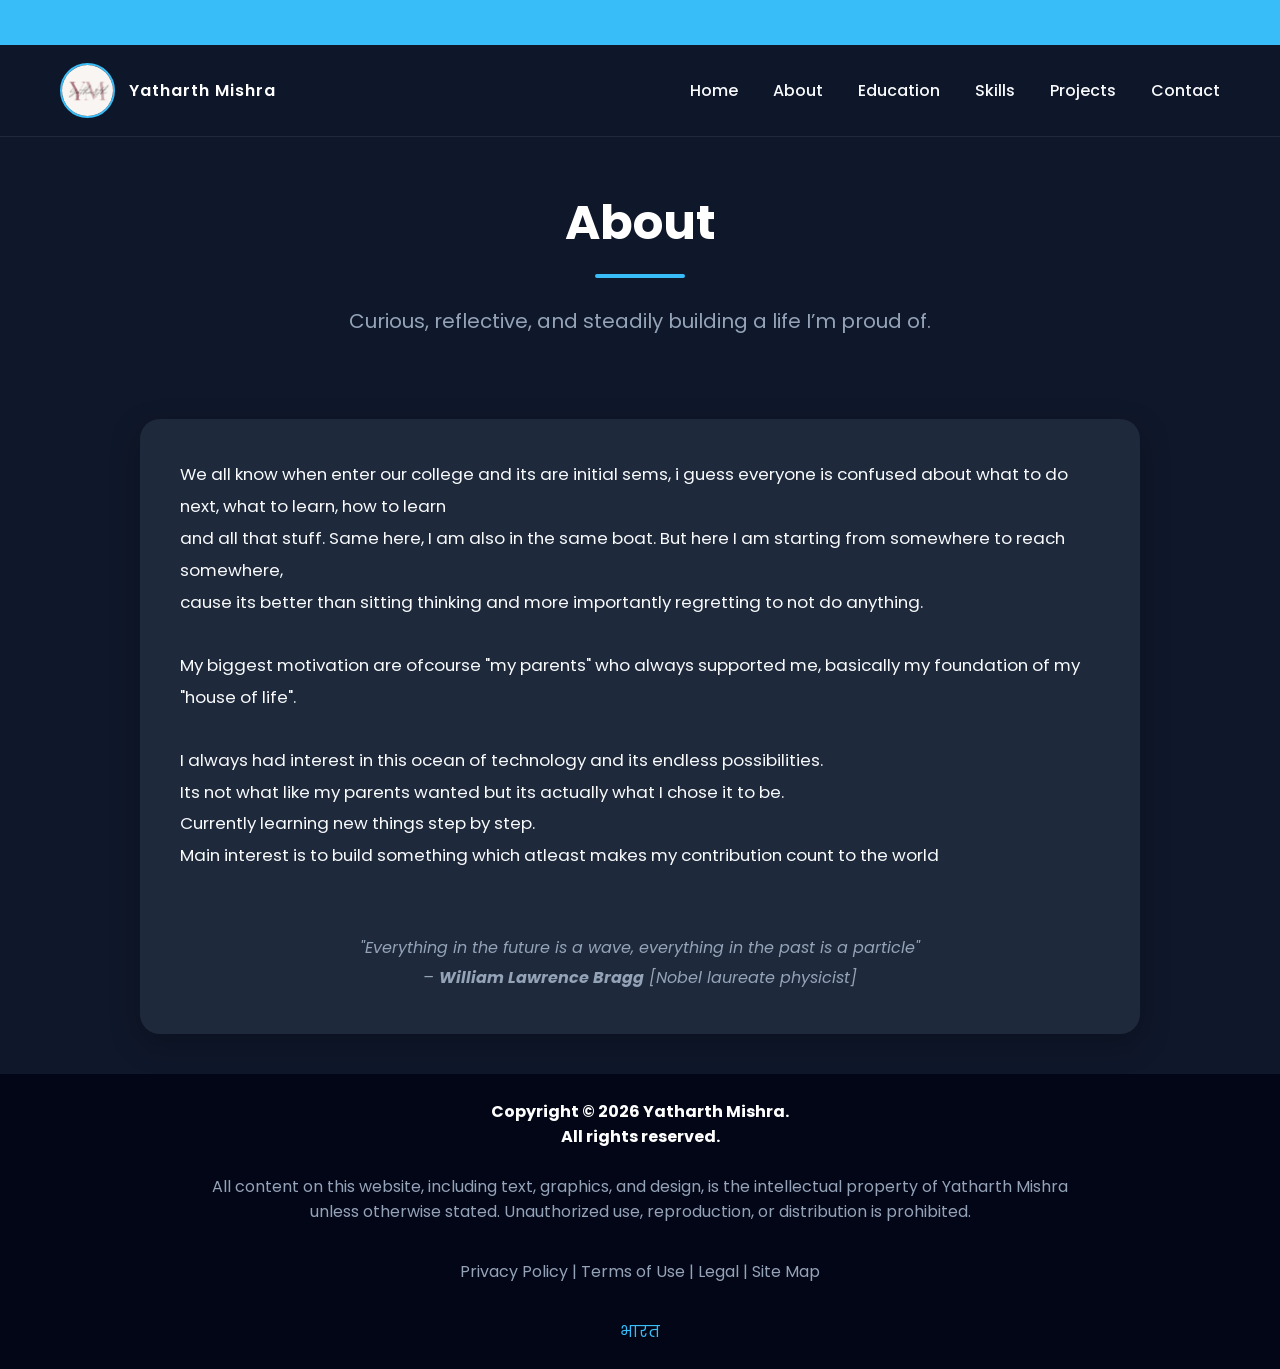
==== commit d5b70bdc: "Responsive Web Design added" ====
--- a/about.html
+++ b/about.html
@@ -2,6 +2,7 @@
 <html lang="en">
 <head>
     <meta charset="UTF-8">
+    <meta name="viewport" content="width=device-width, initial-scale=1.0">
     <title>About</title>
     <link rel="stylesheet" href="css/style.css">
 </head>
--- a/css/style.css
+++ b/css/style.css
@@ -910,6 +910,7 @@
 .floating-skills{
 
     gap:25px;
+}
 }
 
 /* =====================
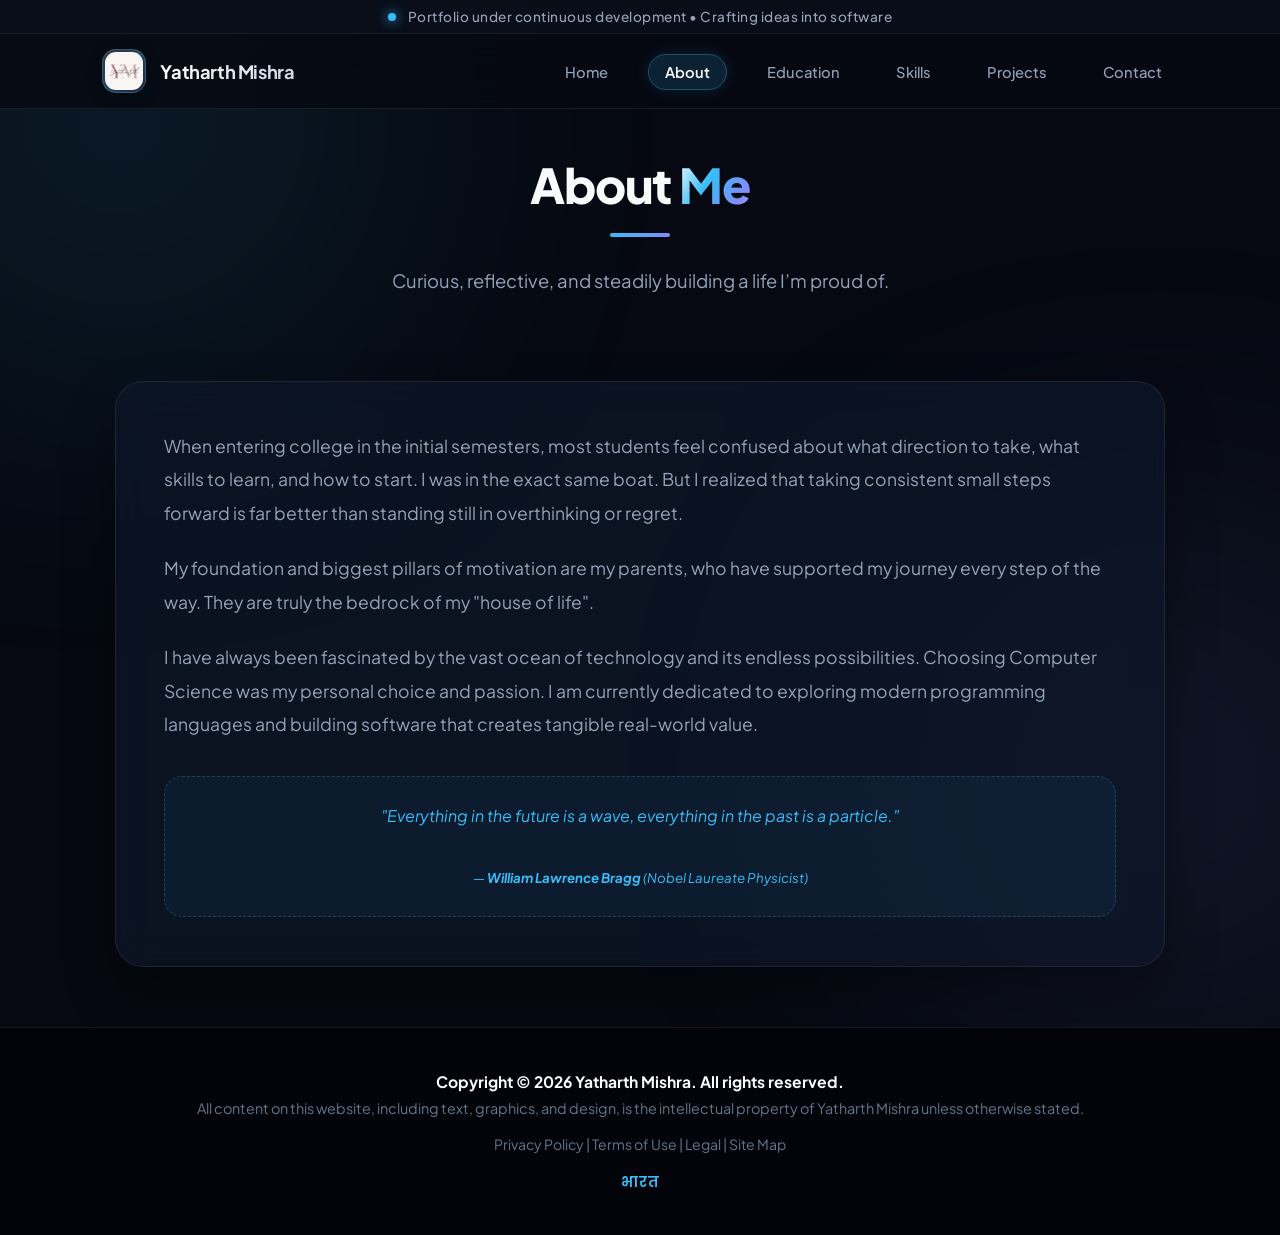
==== commit 924bad77: "UI and tech updated" ====
--- a/about.html
+++ b/about.html
@@ -3,22 +3,33 @@
 <head>
     <meta charset="UTF-8">
     <meta name="viewport" content="width=device-width, initial-scale=1.0">
-    <title>About</title>
+    <title>Yatharth Mishra | About</title>
+    <link rel="stylesheet" href="https://cdnjs.cloudflare.com/ajax/libs/font-awesome/6.7.2/css/all.min.css">
     <link rel="stylesheet" href="css/style.css">
+    <script src="js/script.js" defer></script>
 </head>
 <body class="skills-page">
-  <div class="marquee">
-  <p>This portfolio is under continuous development. More updates coming soon....</p>
+
+<div class="marquee">
+  <div class="marquee-content">
+    <span class="pulse-dot"></span>
+    <span>Portfolio under continuous development &bull; Crafting ideas into software</span>
+  </div>
 </div>
 
 <nav class="navbar">
-
-  <div class="brand">
+  <a href="index.html" class="brand">
     <div class="logo">
       <img src="images/logo.png" alt="Yatharth Mishra Logo">
     </div>
     <span class="tagline">Yatharth Mishra</span>
-  </div>
+  </a>
+
+  <button class="nav-toggle" aria-label="Toggle navigation menu">
+    <span></span>
+    <span></span>
+    <span></span>
+  </button>
 
   <ul class="nav-links">
     <li><a href="index.html">Home</a></li>
@@ -28,37 +39,44 @@
     <li><a href="projects.html">Projects</a></li>
     <li><a href="contact.html">Contact</a></li>
   </ul>
+</nav>
 
-</nav>
-    <h1 class="skills-heading">About</h1>
-    <h2>Curious, reflective, and steadily building a life I’m proud of.</h2>
+<h1 class="skills-heading">About <span>Me</span></h1>
+<h2>Curious, reflective, and steadily building a life I’m proud of.</h2>
 
-<section class="about-section">
-  <p class="about-text">
-    We all know when enter our college and its are initial sems, i guess everyone is confused about what to do next, what to learn, how to learn<br> and all that stuff.
-    Same here, I am also in the same boat. But here I am starting from somewhere to reach somewhere,<br> cause its better than sitting thinking and more importantly regretting to not do anything.<br><br>
+<section class="about-section reveal">
+    <div class="about-text">
+        <p>
+            When entering college in the initial semesters, most students feel confused about what direction to take, what skills to learn, and how to start. 
+            I was in the exact same boat. But I realized that taking consistent small steps forward is far better than standing still in overthinking or regret.
+        </p>
 
-    My biggest motivation are ofcourse "my parents" who always supported me, basically my foundation of my "house of life".
-  </p>
-  <br>
-  <p class="about-text">
-    I always had interest in this ocean of technology and its endless possibilities.<br>
-    Its not what like my parents wanted but its actually what I chose it to be.
-  <br>
-    Currently learning new things step by step.<br>
-    Main interest is to build something which atleast makes my contribution count to the world
-  </p><br><br>
-  <p class="quote">
-    "Everything in the future is a wave, everything in the past is a particle" <br>– <b>William Lawrence Bragg</b> [Nobel laureate physicist]
-    </p>
+        <p>
+            My foundation and biggest pillars of motivation are my parents, who have supported my journey every step of the way. 
+            They are truly the bedrock of my "house of life".
+        </p>
 
+        <p>
+            I have always been fascinated by the vast ocean of technology and its endless possibilities. 
+            Choosing Computer Science was my personal choice and passion. I am currently dedicated to exploring modern programming languages and building software that creates tangible real-world value.
+        </p>
+    </div>
+
+    <div class="quote reveal delay-1">
+        <p>
+            "Everything in the future is a wave, everything in the past is a particle."
+        </p>
+        <br>
+        <small>&mdash; <b>William Lawrence Bragg</b> (Nobel Laureate Physicist)</small>
+    </div>
 </section>
 
 <footer class="footer">
-<p id="cprt"><b>Copyright © 2026 Yatharth Mishra.<br>All rights reserved.</b></p><br>
-<p>All content on this website, including text, graphics, and design, is the intellectual property of Yatharth Mishra<br> unless otherwise stated. Unauthorized use, reproduction, or distribution is prohibited.</p>
-<br><p id="fts">Privacy Policy | Terms of Use | Legal | Site Map</p>
-<br><p id="ind">भारत</p>
+    <p id="cprt"><b>Copyright © 2026 Yatharth Mishra. All rights reserved.</b></p>
+    <p>All content on this website, including text, graphics, and design, is the intellectual property of Yatharth Mishra unless otherwise stated.</p>
+    <p id="fts">Privacy Policy | Terms of Use | Legal | Site Map</p>
+    <p id="ind">भारत</p>
 </footer>
+
 </body>
 </html>
--- a/css/style.css
+++ b/css/style.css
@@ -1,1188 +1,1440 @@
-@import url('https://fonts.googleapis.com/css2?family=Poppins:wght@300;400;500;600;700;800&display=swap');
-
-*{
-    margin:0;
-    padding:0;
-    box-sizing:border-box;
-    font-family:'Poppins',sans-serif;
-}
-
-:root{
-    --bg:#0f172a;
-    --card:#1e293b;
-    --accent:#38bdf8;
-    --text:#f8fafc;
-    --secondary:#94a3b8;
-}
-
-html{
-    scroll-behavior:smooth;
-}
-
-body{
-    min-height:100vh;
-    display:flex;
-    flex-direction:column;
-    background:var(--bg);
-    color:var(--text);
-}
-
-/* =====================
-   NAVBAR
-===================== */
-
-.navbar{
-    position:sticky;
-    top:0;
-    z-index:1000;
-
-    display:flex;
-    justify-content:space-between;
-    align-items:center;
-
-    padding:18px 60px;
-
-    background:rgba(15,23,42,0.9);
-    backdrop-filter:blur(12px);
-
-    border-bottom:1px solid rgba(255,255,255,0.08);
-}
-
-.brand{
-    display:flex;
-    align-items:center;
-    gap:14px;
-}
-
-.logo{
-    width:55px;
-    height:55px;
-
-    display:flex;
-    justify-content:center;
-    align-items:center;
-
-    overflow:hidden;
-
-    flex-shrink:0;
-
-    border-radius:50%;
-
-    border:2px solid var(--accent);
-
-    background:var(--card);
-
-    transition:.3s ease;
-}
-
-.logo:hover{
-
-    transform:scale(1.08);
-
-    box-shadow:0 0 15px rgba(56,189,248,.4);
-}
-
-.logo img{
-
-    width:100%;
-
-    height:100%;
-
-    object-fit:cover;
-
-    display:block;
-}
-
-.tagline{
-    color:white;
-    font-size:1rem;
-    font-weight:600;
-    letter-spacing:1px;
-}
-
-.nav-links{
-    list-style:none;
-    display:flex;
-    align-items:center;
-    gap:35px;
-}
-
-.nav-links a{
-    text-decoration:none;
-    color:var(--text);
-    font-weight:500;
-    transition:0.3s;
-    position:relative;
-}
-
-.nav-links a::after{
-    content:"";
-    position:absolute;
-    left:0;
-    bottom:-5px;
-
-    width:0;
-    height:2px;
-
-    background:var(--accent);
-    transition:0.3s;
-}
-
-.nav-links a:hover{
-    color:var(--accent);
-}
-
-.nav-links a:hover::after{
-    width:100%;
-}
-
-/* =====================
-   MARQUEE
-===================== */
-
-.marquee{
-    background:var(--accent);
-    color:black;
-
-    overflow:hidden;
-    white-space:nowrap;
-
-    padding:10px 0;
-}
-
-.marquee p{
-    display:inline-block;
-    padding-left:100%;
-    animation:scroll 25s linear infinite;
-    font-weight:500;
-}
-
-.marquee:hover p{
-    animation-play-state:paused;
-}
-
-@keyframes scroll{
-    from{
-        transform:translateX(0);
-    }
-    to{
-        transform:translateX(-100%);
-    }
-}
-
-/* =====================
-   HEADINGS
-===================== */
-
-h1{
-    text-align:center;
-    font-size:3rem;
-    font-weight:700;
-    color:white;
-
-    margin-top:50px;
-}
-
-.skills-heading{
-    text-align:center;
-    font-size:3rem;
-    font-weight:700;
-    color:white;
-
-    margin-top:50px;
+@import url('https://fonts.googleapis.com/css2?family=Plus+Jakarta+Sans:wght@300;400;500;600;700;800&family=Poppins:wght@300;400;500;600;700&display=swap');
+
+:root {
+    --bg-dark: #060911;
+    --bg-card: rgba(15, 23, 42, 0.65);
+    --bg-card-hover: rgba(26, 38, 64, 0.8);
+    --border-card: rgba(255, 255, 255, 0.08);
+    --border-accent: rgba(56, 189, 248, 0.35);
+
+    --accent-cyan: #38bdf8;
+    --accent-blue: #60a5fa;
+    --accent-purple: #818cf8;
+    --accent-gradient: linear-gradient(135deg, #38bdf8 0%, #818cf8 100%);
+    --apple-gradient: linear-gradient(120deg, #ffffff 0%, #38bdf8 25%, #818cf8 50%, #e2e8f0 75%, #ffffff 100%);
+    --accent-glow: rgba(56, 189, 248, 0.25);
+
+    --text-primary: #f8fafc;
+    --text-secondary: #94a3b8;
+    --text-muted: #64748b;
+
+    --font-main: 'Plus Jakarta Sans', 'Poppins', -apple-system, BlinkMacSystemFont, sans-serif;
+    --nav-height: 75px;
+}
+
+* {
+    margin: 0;
+    padding: 0;
+    box-sizing: border-box;
+    font-family: var(--font-main);
+}
+
+html {
+    scroll-behavior: smooth;
+    color-scheme: dark;
+}
+
+body {
+    min-height: 100vh;
+    display: flex;
+    flex-direction: column;
+    background-color: var(--bg-dark);
+    color: var(--text-primary);
+    overflow-x: hidden;
+    position: relative;
+}
+
+/* Ambient Subtle Background Lights */
+body::before,
+body::after {
+    content: "";
+    position: fixed;
+    width: 600px;
+    height: 600px;
+    border-radius: 50%;
+    filter: blur(160px);
+    z-index: -1;
+    pointer-events: none;
+    opacity: 0.3;
+    animation: appleAmbientFloat 25s cubic-bezier(0.4, 0, 0.2, 1) infinite alternate;
+}
+
+body::before {
+    top: -180px;
+    left: -180px;
+    background: radial-gradient(circle, #38bdf8 0%, rgba(56, 189, 248, 0) 70%);
+}
+
+body::after {
+    bottom: -180px;
+    right: -180px;
+    background: radial-gradient(circle, #818cf8 0%, rgba(129, 140, 248, 0) 70%);
+    animation-delay: -12s;
+}
+
+@keyframes appleAmbientFloat {
+    0% {
+        transform: translate(0, 0) scale(1);
+    }
+
+    50% {
+        transform: translate(120px, 80px) scale(1.15);
+    }
+
+    100% {
+        transform: translate(-80px, 150px) scale(0.95);
+    }
+}
+
+/* Custom Sleek Scrollbar */
+::-webkit-scrollbar {
+    width: 8px;
+}
+
+::-webkit-scrollbar-track {
+    background: var(--bg-dark);
+}
+
+::-webkit-scrollbar-thumb {
+    background: rgba(255, 255, 255, 0.15);
+    border-radius: 4px;
+}
+
+::-webkit-scrollbar-thumb:hover {
+    background: var(--accent-cyan);
+}
+
+/* ===================================================
+   TOP STATUS TICKER RIBBON
+=================================================== */
+
+.marquee {
+    background: rgba(10, 15, 26, 0.9);
+    backdrop-filter: blur(12px);
+    border-bottom: 1px solid rgba(255, 255, 255, 0.06);
+    color: var(--text-secondary);
+    padding: 8px 0;
+    overflow: hidden;
+    font-size: 0.85rem;
+    font-weight: 500;
+    letter-spacing: 0.5px;
+    position: relative;
+    z-index: 1001;
+}
+
+.marquee-content {
+    display: flex;
+    align-items: center;
+    justify-content: center;
+    gap: 12px;
+}
+
+.pulse-dot {
+    width: 8px;
+    height: 8px;
+    background-color: var(--accent-cyan);
+    border-radius: 50%;
+    box-shadow: 0 0 12px var(--accent-cyan);
+    animation: applePulse 2s infinite;
+}
+
+@keyframes applePulse {
+    0% {
+        transform: scale(0.95);
+        box-shadow: 0 0 0 0 rgba(56, 189, 248, 0.8);
+    }
+
+    70% {
+        transform: scale(1.15);
+        box-shadow: 0 0 0 12px rgba(56, 189, 248, 0);
+    }
+
+    100% {
+        transform: scale(0.95);
+        box-shadow: 0 0 0 0 rgba(56, 189, 248, 0);
+    }
+}
+
+/* ===================================================
+   LUXURY TOP-LEFT LOGO & NAVBAR
+=================================================== */
+
+.navbar {
+    position: sticky;
+    top: 0;
+    z-index: 1000;
+    height: var(--nav-height);
+    display: flex;
+    justify-content: space-between;
+    align-items: center;
+    padding: 0 8%;
+    background: rgba(6, 9, 17, 0.75);
+    backdrop-filter: blur(20px);
+    -webkit-backdrop-filter: blur(20px);
+    border-bottom: 1px solid var(--border-card);
+    transition: all 0.4s cubic-bezier(0.16, 1, 0.3, 1);
+}
+
+.navbar.scrolled {
+    height: 60px;
+    background: rgba(6, 9, 17, 0.9);
+    backdrop-filter: blur(25px);
+    border-bottom-color: rgba(56, 189, 248, 0.2);
+    box-shadow: 0 10px 30px rgba(0, 0, 0, 0.5);
+}
+
+.brand {
+    display: flex;
+    align-items: center;
+    gap: 14px;
+    text-decoration: none;
+}
+
+/* Premium Top-Left Glass Logo Frame & Light Shimmer Sweep */
+.logo {
+    width: 44px;
+    height: 44px;
+    border-radius: 14px;
+    position: relative;
+    padding: 2px;
+    background: linear-gradient(135deg, rgba(255, 255, 255, 0.18) 0%, rgba(56, 189, 248, 0.35) 50%, rgba(129, 140, 248, 0.2) 100%);
+    border: 1px solid rgba(255, 255, 255, 0.14);
+    box-shadow: 0 4px 15px rgba(0, 0, 0, 0.3);
+    transition: all 0.4s cubic-bezier(0.16, 1, 0.3, 1);
+    overflow: hidden;
+}
+
+.logo::before {
+    content: "";
+    position: absolute;
+    top: -50%;
+    left: -50%;
+    width: 200%;
+    height: 200%;
+    background: linear-gradient(45deg, transparent 40%, rgba(255, 255, 255, 0.35) 50%, transparent 60%);
+    transform: rotate(30deg) translateY(-100%);
+    transition: transform 0.65s cubic-bezier(0.16, 1, 0.3, 1);
+}
+
+.brand:hover .logo::before {
+    transform: rotate(30deg) translateY(100%);
+}
+
+.brand:hover .logo {
+    transform: scale(1.06) translateY(-2px);
+    border-color: var(--accent-cyan);
+    box-shadow: 0 8px 25px rgba(56, 189, 248, 0.35);
+}
+
+.logo img {
+    width: 100%;
+    height: 100%;
+    object-fit: cover;
+    border-radius: 11px;
+    background: #090e1a;
+    display: block;
+    transition: transform 0.4s ease;
+}
+
+.brand:hover .logo img {
+    transform: scale(1.05);
+}
+
+.tagline {
+    color: var(--text-primary);
+    font-size: 1.15rem;
+    font-weight: 700;
+    letter-spacing: -0.4px;
+    background: linear-gradient(135deg, #ffffff 0%, #cbd5e1 100%);
+    -webkit-background-clip: text;
+    -webkit-text-fill-color: transparent;
+}
+
+.nav-links {
+    list-style: none;
+    display: flex;
+    align-items: center;
+    gap: 24px;
+}
+
+.nav-links a {
+    text-decoration: none;
+    color: var(--text-secondary);
+    font-size: 0.92rem;
+    font-weight: 500;
+    padding: 8px 16px;
+    border-radius: 20px;
+    transition: all 0.3s cubic-bezier(0.16, 1, 0.3, 1);
+    position: relative;
+}
+
+.nav-links a:hover {
+    color: var(--text-primary);
+    background: rgba(255, 255, 255, 0.08);
+}
+
+.nav-links a.active {
+    color: var(--text-primary);
+    font-weight: 600;
+    background: rgba(56, 189, 248, 0.15);
+    border: 1px solid rgba(56, 189, 248, 0.3);
+    box-shadow: 0 0 15px rgba(56, 189, 248, 0.15);
+}
+
+/* Mobile Toggle */
+.nav-toggle {
+    display: none;
+    flex-direction: column;
+    justify-content: space-between;
+    width: 26px;
+    height: 18px;
+    background: transparent;
+    border: none;
+    cursor: pointer;
+    z-index: 1002;
+}
+
+.nav-toggle span {
+    width: 100%;
+    height: 2px;
+    background-color: var(--text-primary);
+    border-radius: 2px;
+    transition: all 0.3s ease;
+}
+
+/* ===================================================
+   TYPOGRAPHY & APPLE SHIMMER TEXT
+=================================================== */
+
+h1,
+.skills-heading {
+    text-align: center;
+    font-size: 3rem;
+    font-weight: 800;
+    letter-spacing: -1.2px;
+    color: var(--text-primary);
+    margin-top: 45px;
+}
+
+.apple-shimmer-text,
+h1 span,
+.skills-heading span {
+    background: var(--apple-gradient);
+    background-size: 200% auto;
+    -webkit-background-clip: text;
+    -webkit-text-fill-color: transparent;
+    animation: shimmerGradient 6s linear infinite;
+}
+
+@keyframes shimmerGradient {
+    0% {
+        background-position: 0% center;
+    }
+
+    100% {
+        background-position: 200% center;
+    }
 }
 
 h1::after,
-.skills-heading::after{
-    content:"";
-
-    display:block;
-
-    width:90px;
-    height:4px;
-
-    background:var(--accent);
-
-    margin:15px auto;
-
-    border-radius:20px;
-}
-
-h2{
-    text-align:center;
-
-    max-width:800px;
-
-    margin:10px auto 40px auto;
-
-    color:var(--secondary);
-
-    font-size:1.25rem;
-    font-weight:400;
-
-    line-height:1.8;
-}
-
-h3{
-    color:var(--accent);
-    margin-bottom:10px;
+.skills-heading::after {
+    content: "";
+    display: block;
+    width: 60px;
+    height: 4px;
+    background: var(--accent-gradient);
+    margin: 18px auto;
+    border-radius: 4px;
+}
+
+h2 {
+    text-align: center;
+    max-width: 750px;
+    margin: 10px auto 45px auto;
+    color: var(--text-secondary);
+    font-size: 1.15rem;
+    font-weight: 400;
+    line-height: 1.7;
 }
 
 /* ===================================================
-                    HOME PAGE
+   SCROLL REVEAL ANIMATIONS
 =================================================== */
 
-.home-page{
-    width:100%;
-}
-
-/* ---------- HERO ---------- */
-
-.home-page .hero{
-    width:90%;
-    max-width:1200px;
-    margin:70px auto;
-
-    display:flex;
-    justify-content:space-between;
-    align-items:center;
-    gap:70px;
-}
-
-.home-page .hero-text{
-    flex:1;
-}
-
-.home-page .hero-greeting{
-    color:var(--accent);
-    font-size:1.15rem;
-    font-weight:600;
-    letter-spacing:1px;
-    margin-bottom:15px;
-}
-
-.home-page .hero-text h1{
-    text-align:left;
-    margin:0;
-    font-size:4rem;
-    line-height:1.1;
-}
-
-.home-page .hero-text h1::after{
-    margin:15px 0;
-}
-
-.home-page .hero-text h2{
-    text-align:left;
-    margin:0 0 25px;
-    color:var(--secondary);
-    font-size:1.45rem;
-}
-
-.home-page .hero-description{
-    max-width:650px;
-    line-height:1.9;
-    font-size:1.08rem;
-}
-
-.home-page .hero-tags{
-    display:flex;
-    flex-wrap:wrap;
-    gap:15px;
-    margin-top:35px;
-}
-
-.home-page .hero-tags span{
-    background:var(--card);
-    padding:12px 18px;
-    border-radius:30px;
-    border:1px solid rgba(255,255,255,.08);
-    transition:.3s;
-}
-
-.home-page .hero-tags span:hover{
-    background:var(--accent);
-    color:#000;
-    transform:translateY(-4px);
-}
-
-/* ---------- PROFILE ---------- */
-
-.home-page .hero-image{
-    display:flex;
-    justify-content:center;
-}
-
-.home-page .profile-circle{
-
-    width:280px;
-    height:280px;
-
-    border-radius:50%;
-
-    display:flex;
-    justify-content:center;
-    align-items:center;
-
-    background:var(--card);
-
-    border:5px solid var(--accent);
-
-    color:var(--accent);
-
-    font-size:5rem;
-    font-weight:bold;
-
-    box-shadow:0 0 30px rgba(56,189,248,.25);
-
-    transition:.3s;
-}
-
-.home-page .profile-circle:hover{
-
-    transform:scale(1.05);
-}
-
-.home-page .profile-circle img{
-
-    width:100%;
-    height:100%;
-
-    object-fit:cover;
-
-    border-radius:50%;
-}
-
-/* ---------- INTRO ---------- */
-
-.home-page .home-overview{
-
-    width:90%;
-    max-width:1000px;
-
-    margin:70px auto;
-
-    background:var(--card);
-
-    padding:45px;
-
-    border-radius:20px;
-
-    text-align:center;
-
-    line-height:1.9;
-}
-
-.home-page .home-overview h2{
-
-    color:var(--accent);
-
-    margin-bottom:20px;
-}
-
-.home-page .home-overview p{
-
-    font-size:1.05rem;
-}
-
-/* ---------- CARDS ---------- */
-
-.home-page .quick-links{
-
-    width:90%;
-    max-width:1150px;
-
-    margin:70px auto;
-
-    display:grid;
-
-    grid-template-columns:repeat(auto-fit,minmax(280px,1fr));
-
-    gap:30px;
-}
-
-.home-page .quick-card{
-
-    background:var(--card);
-
-    padding:35px;
-
-    border-radius:20px;
-
-    border-top:4px solid var(--accent);
-
-    transition:.35s;
-
-    box-shadow:0 8px 25px rgba(0,0,0,.25);
-}
-
-.home-page .quick-card:hover{
-
-    transform:translateY(-8px);
-
-    box-shadow:0 15px 30px rgba(56,189,248,.18);
-}
-
-.home-page .quick-card h3{
-
-    color:var(--accent);
-
-    margin-bottom:18px;
-
-    font-size:1.45rem;
-}
-
-.home-page .quick-card p{
-
-    line-height:1.8;
-}
-
-/* ---------- QUOTE ---------- */
-
-.home-page .home-quote{
-
-    width:90%;
-    max-width:900px;
-
-    margin:80px auto;
-
-    text-align:center;
-}
-
-.home-page .home-quote blockquote{
-
-    font-size:1.45rem;
-
-    font-style:italic;
-
-    color:var(--secondary);
-
-    line-height:1.8;
-}
-
-/* ---------- MOBILE ---------- */
-
-@media(max-width:900px){
-
-.home-page .hero{
-
-    flex-direction:column-reverse;
-
-    text-align:center;
-}
-
-.home-page .hero-text h1,
-.home-page .hero-text h2{
-
-    text-align:center;
-}
-
-.home-page .hero-text h1::after{
-
-    margin:15px auto;
-}
-
-.home-page .hero-description{
-
-    margin:auto;
-}
-
-.home-page .hero-tags{
-
-    justify-content:center;
-}
-
-.home-page .profile-circle{
-
-    width:220px;
-    height:220px;
-
-    font-size:4rem;
-}
-
-}
-
-
-/* =====================
-   COMMON SECTIONS
-===================== */
+.reveal {
+    opacity: 0;
+    transform: translateY(45px) scale(0.95);
+    filter: blur(12px);
+    transition: opacity 0.9s cubic-bezier(0.16, 1, 0.3, 1),
+        transform 0.9s cubic-bezier(0.16, 1, 0.3, 1),
+        filter 0.9s cubic-bezier(0.16, 1, 0.3, 1);
+    will-change: opacity, transform, filter;
+}
+
+.reveal.active {
+    opacity: 1;
+    transform: translateY(0) scale(1);
+    filter: blur(0px);
+}
+
+.delay-1 {
+    transition-delay: 0.12s;
+}
+
+.delay-2 {
+    transition-delay: 0.24s;
+}
+
+.delay-3 {
+    transition-delay: 0.36s;
+}
+
+/* ===================================================
+   SPOTLIGHT POINTER EFFECT ON CARDS
+=================================================== */
+
+.quick-card,
+.skill-card,
+.project-card,
+.social-card,
+.about-section,
+.learning-box,
+.contact-form-card,
+.timeline-content {
+    position: relative;
+    overflow: hidden;
+}
+
+.quick-card::before,
+.skill-card::before,
+.project-card::before,
+.social-card::before,
+.about-section::before,
+.learning-box::before,
+.contact-form-card::before {
+    content: "";
+    position: absolute;
+    top: 0;
+    left: 0;
+    right: 0;
+    bottom: 0;
+    border-radius: inherit;
+    background: radial-gradient(500px circle at var(--mouse-x, 50%) var(--mouse-y, 50%), rgba(56, 189, 248, 0.15), transparent 40%);
+    opacity: 0;
+    transition: opacity 0.4s ease;
+    pointer-events: none;
+    z-index: 1;
+}
+
+.quick-card:hover::before,
+.skill-card:hover::before,
+.project-card:hover::before,
+.social-card:hover::before,
+.about-section:hover::before,
+.learning-box:hover::before,
+.contact-form-card:hover::before {
+    opacity: 1;
+}
+
+.quick-card *,
+.skill-card *,
+.project-card *,
+.social-card *,
+.about-section *,
+.learning-box *,
+.contact-form-card * {
+    position: relative;
+    z-index: 2;
+}
+
+/* ===================================================
+   SIGNIFICANT FLUID WATER FLOATING HERO LOGO & MULTI-RIPPLES
+=================================================== */
+
+.home-page {
+    width: 100%;
+    flex: 1;
+}
+
+.home-page .hero {
+    width: 88%;
+    max-width: 1200px;
+    margin: 60px auto 80px auto;
+    display: flex;
+    justify-content: space-between;
+    align-items: center;
+    gap: 60px;
+}
+
+.home-page .hero-text {
+    flex: 1.2;
+}
+
+.home-page .hero-text h1 {
+    text-align: left;
+    margin: 0;
+    font-size: 4.2rem;
+    line-height: 1.08;
+    letter-spacing: -2px;
+}
+
+.home-page .hero-text h1::after {
+    margin: 20px 0;
+}
+
+.home-page .hero-text h2 {
+    text-align: left;
+    margin: 0 0 24px 0;
+    color: var(--accent-blue);
+    font-size: 1.4rem;
+    font-weight: 600;
+}
+
+.typing-cursor {
+    display: inline-block;
+    width: 3px;
+    background-color: var(--accent-cyan);
+    margin-left: 4px;
+    animation: blink 0.9s infinite;
+}
+
+@keyframes blink {
+
+    0%,
+    100% {
+        opacity: 1;
+    }
+
+    50% {
+        opacity: 0;
+    }
+}
+
+.home-page .hero-description {
+    max-width: 630px;
+    line-height: 1.85;
+    font-size: 1.08rem;
+    color: var(--text-secondary);
+}
+
+.home-page .hero-tags {
+    display: flex;
+    flex-wrap: wrap;
+    gap: 12px;
+    margin-top: 34px;
+}
+
+.home-page .hero-tags span {
+    background: var(--bg-card);
+    color: var(--text-primary);
+    padding: 10px 20px;
+    border-radius: 30px;
+    border: 1px solid var(--border-card);
+    font-size: 0.95rem;
+    font-weight: 500;
+    backdrop-filter: blur(12px);
+    transition: all 0.35s cubic-bezier(0.16, 1, 0.3, 1);
+    box-shadow: 0 4px 15px rgba(0, 0, 0, 0.2);
+}
+
+.home-page .hero-tags span:hover {
+    background: rgba(56, 189, 248, 0.15);
+    border-color: var(--accent-cyan);
+    color: var(--accent-cyan);
+    transform: translateY(-4px) scale(1.04);
+    box-shadow: 0 10px 25px rgba(56, 189, 248, 0.25);
+}
+
+.home-page .hero-image {
+    display: flex;
+    justify-content: center;
+    align-items: center;
+    position: relative;
+}
+
+.home-page .profile-water-container {
+    width: 330px;
+    height: 330px;
+    position: relative;
+    display: flex;
+    justify-content: center;
+    align-items: center;
+    /* Significant, Pronounced Fluid Drift Animation */
+    animation: significantFluidWaterFloat 7.5s cubic-bezier(0.37, 0, 0.63, 1) infinite alternate;
+}
+
+@keyframes significantFluidWaterFloat {
+    0% {
+        transform: translateX(-48px) translateY(-6px) rotate(-4deg);
+    }
+
+    33% {
+        transform: translateX(-15px) translateY(6px) rotate(1.5deg);
+    }
+
+    66% {
+        transform: translateX(22px) translateY(-5px) rotate(4deg);
+    }
+
+    100% {
+        transform: translateX(48px) translateY(5px) rotate(-3deg);
+    }
+}
+
+/* Water Image Container with Soft Vignette Edge Mask (No Enlarging) */
+.home-page .profile-water-image {
+    width: 285px;
+    height: 285px;
+    position: relative;
+    z-index: 3;
+    overflow: hidden;
+    -webkit-mask-image: radial-gradient(circle at center, rgba(0, 0, 0, 1) 42%, rgba(0, 0, 0, 0.85) 65%, rgba(0, 0, 0, 0) 95%);
+    mask-image: radial-gradient(circle at center, rgba(0, 0, 0, 1) 42%, rgba(0, 0, 0, 0.85) 65%, rgba(0, 0, 0, 0) 95%);
+}
+
+.home-page .profile-water-image img {
+    width: 100%;
+    height: 100%;
+    object-fit: cover;
+    display: block;
+    transform: scale(1);
+    transition: none;
+}
+
+/* Multi-Layered Concentric Water Ripples Expanding Underneath (Appears only on Hover at Slow Speed) */
+.home-page .water-ripple-rings {
+    position: absolute;
+    bottom: -25px;
+    left: 50%;
+    transform: translateX(-50%);
+    width: 380px;
+    height: 50px;
+    z-index: 1;
+    pointer-events: none;
+}
+
+.home-page .water-ripple-rings span {
+    position: absolute;
+    top: 50%;
+    left: 50%;
+    transform: translate(-50%, -50%);
+    border-radius: 50%;
+    border: 1.5px solid rgba(56, 189, 248, 0.5);
+    background: radial-gradient(ellipse at center, rgba(56, 189, 248, 0.25) 0%, rgba(129, 140, 248, 0.08) 50%, transparent 75%);
+    opacity: 0;
+    transition: opacity 0.5s ease;
+}
+
+/* Trigger ripple pulse animation ONLY on hover at a slower, elegant speed */
+.home-page .profile-water-container:hover .water-ripple-rings span {
+    animation: multiRipplePulse 7.2s cubic-bezier(0.1, 0.8, 0.3, 1) infinite;
+}
+
+.home-page .profile-water-container:hover .water-ripple-rings .ring-1 {
+    animation-delay: 0s;
+}
+
+.home-page .profile-water-container:hover .water-ripple-rings .ring-2 {
+    animation-delay: 1.2s;
+}
+
+.home-page .profile-water-container:hover .water-ripple-rings .ring-3 {
+    animation-delay: 2.4s;
+}
+
+.home-page .profile-water-container:hover .water-ripple-rings .ring-4 {
+    animation-delay: 3.6s;
+}
+
+.home-page .profile-water-container:hover .water-ripple-rings .ring-5 {
+    animation-delay: 4.8s;
+}
+
+.home-page .profile-water-container:hover .water-ripple-rings .ring-6 {
+    animation-delay: 6.0s;
+}
+
+@keyframes multiRipplePulse {
+    0% {
+        width: 40px;
+        height: 10px;
+        opacity: 0.9;
+        border-color: rgba(56, 189, 248, 0.7);
+    }
+
+    40% {
+        opacity: 0.6;
+    }
+
+    100% {
+        width: 360px;
+        height: 75px;
+        opacity: 0;
+        border-color: rgba(129, 140, 248, 0);
+    }
+}
+
+/* ===================================================
+   HOME OVERVIEW & QUICK LINK CARDS
+=================================================== */
+
+.home-page .home-overview {
+    width: 88%;
+    max-width: 1050px;
+    margin: 40px auto 70px auto;
+    background: var(--bg-card);
+    backdrop-filter: blur(20px);
+    border: 1px solid var(--border-card);
+    padding: 48px;
+    border-radius: 28px;
+    text-align: center;
+    line-height: 1.9;
+    box-shadow: 0 25px 50px rgba(0, 0, 0, 0.3);
+    position: relative;
+}
+
+.home-page .home-overview::after {
+    content: "";
+    position: absolute;
+    top: 0;
+    left: 15%;
+    right: 15%;
+    height: 2px;
+    background: var(--accent-gradient);
+}
+
+.home-page .home-overview h2 {
+    color: var(--accent-cyan);
+    margin-bottom: 20px;
+    font-size: 1.7rem;
+    font-weight: 700;
+}
+
+.home-page .home-overview p {
+    font-size: 1.08rem;
+    color: var(--text-secondary);
+}
+
+.home-page .quick-links {
+    width: 88%;
+    max-width: 1200px;
+    margin: 50px auto;
+    display: grid;
+    grid-template-columns: repeat(auto-fit, minmax(310px, 1fr));
+    gap: 32px;
+}
+
+.home-page .quick-card {
+    background: var(--bg-card);
+    backdrop-filter: blur(20px);
+    padding: 40px 32px;
+    border-radius: 28px;
+    border: 1px solid var(--border-card);
+    transition: all 0.4s cubic-bezier(0.16, 1, 0.3, 1);
+    box-shadow: 0 15px 35px rgba(0, 0, 0, 0.25);
+}
+
+.home-page .quick-card:hover {
+    transform: translateY(-10px) scale(1.02);
+    background: var(--bg-card-hover);
+    border-color: var(--border-accent);
+    box-shadow: 0 25px 50px rgba(56, 189, 248, 0.2);
+}
+
+.home-page .quick-card h3 {
+    color: var(--accent-cyan);
+    margin-bottom: 18px;
+    font-size: 1.4rem;
+    display: flex;
+    align-items: center;
+    gap: 12px;
+}
+
+.home-page .quick-card p {
+    line-height: 1.8;
+    color: var(--text-secondary);
+    font-size: 1rem;
+}
+
+/* Quote Section */
+.home-page .home-quote {
+    width: 88%;
+    max-width: 900px;
+    margin: 70px auto;
+    text-align: center;
+    padding: 40px 35px;
+    background: rgba(12, 18, 32, 0.6);
+    border-radius: 24px;
+    border: 1px solid var(--border-card);
+    box-shadow: 0 20px 40px rgba(0, 0, 0, 0.25);
+}
+
+.home-page .home-quote blockquote {
+    font-size: 1.35rem;
+    font-style: italic;
+    color: var(--text-primary);
+    line-height: 1.75;
+    font-weight: 500;
+}
+
+/* ===================================================
+   COMMON SECTIONS & GLASS CARDS
+=================================================== */
 
 .about-section,
 .education-section,
 .contact-section,
-.projects-section{
-    width:90%;
-    max-width:1000px;
-
-    margin:40px auto;
-
-    background:var(--card);
-
-    padding:40px;
-
-    border-radius:20px;
-
-    line-height:1.9;
-
-    box-shadow:0 10px 30px rgba(0,0,0,0.25);
+.projects-section {
+    width: 88%;
+    max-width: 1050px;
+    margin: 40px auto 60px auto;
+    background: var(--bg-card);
+    backdrop-filter: blur(20px);
+    border: 1px solid var(--border-card);
+    padding: 48px;
+    border-radius: 28px;
+    line-height: 1.9;
+    box-shadow: 0 25px 50px rgba(0, 0, 0, 0.35);
 }
 
 .about-text,
-.contact-text{
-    font-size:1.05rem;
-}
-
-.quote{
-    text-align:center;
-    color:var(--secondary);
-    font-style:italic;
-}
-
-/* =====================
-   EDUCATION
-===================== */
-/* =====================
+.contact-text {
+    font-size: 1.1rem;
+    color: var(--text-secondary);
+}
+
+.about-text p {
+    margin-bottom: 22px;
+}
+
+.quote {
+    text-align: center;
+    color: var(--accent-cyan);
+    font-style: italic;
+    margin-top: 35px;
+    padding: 24px;
+    background: rgba(56, 189, 248, 0.06);
+    border-radius: 18px;
+    border: 1px dashed rgba(56, 189, 248, 0.25);
+}
+
+/* ===================================================
    EDUCATION TIMELINE
-===================== */
-
-.timeline{
-    position:relative;
-    margin-top:20px;
-}
-
-.timeline::before{
-    content:"";
-    position:absolute;
-    left:120px;
-    top:0;
-    bottom:0;
-
-    width:4px;
-
-    background:var(--accent);
-
-    border-radius:10px;
-}
-
-.timeline-item{
-    display:grid;
-    grid-template-columns:90px 60px 1fr;
-
-    align-items:flex-start;
-
-    margin-bottom:60px;
-
-    position:relative;
-}
-
-.timeline-year{
-    font-size:1.2rem;
-    font-weight:700;
-
-    color:var(--text);
-
-    text-align:right;
-
-    padding-top:10px;
-}
-
-.timeline-dot{
-
-    width:22px;
-    height:22px;
-
-    background:var(--accent);
-
-    border-radius:50%;
-
-    border:5px solid var(--bg);
-
-    justify-self:center;
-
-    margin-top:8px;
-
-    z-index:2;
-
-    box-shadow:0 0 15px rgba(56,189,248,.6);
-}
-
-.timeline-content{
-
-    background:#111827;
-
-    padding:25px;
-
-    border-radius:18px;
-
-    border-left:5px solid var(--accent);
-
-    box-shadow:0 10px 25px rgba(0,0,0,.3);
-
-    transition:.3s ease;
-}
-
-.timeline-content:hover{
-
-    transform:translateX(10px);
-
-    box-shadow:0 15px 35px rgba(56,189,248,.2);
-}
-
-.timeline-content h3{
-
-    margin-bottom:15px;
-
-    color:var(--accent);
-}
-
-.timeline-content p{
-
-    margin-bottom:10px;
-
-    color:var(--text);
-
-    line-height:1.7;
-}
-
-/* Mobile */
-
-@media(max-width:768px){
-
-.timeline::before{
-
-left:35px;
-
-}
-
-.timeline-item{
-
-grid-template-columns:40px 30px 1fr;
-
-gap:15px;
-
-}
-
-.timeline-year{
-
-font-size:.95rem;
-
-text-align:left;
-
-padding-top:6px;
-
-}
-
-.timeline-dot{
-
-width:18px;
-
-height:18px;
-
-border:4px solid var(--bg);
-
-}
-
-.timeline-content{
-
-padding:18px;
-
-}
-
-}
-
-/* =====================
-   SKILLS
-===================== */
-/*=========================
-        SKILLS
-==========================*/
-
-.skills-subtitle{
-
-    text-align:center;
-
-    color:var(--secondary);
-
-    margin-top:-20px;
-
-    margin-bottom:60px;
-
-    font-size:1.1rem;
-}
-
-.floating-skills{
-
-    width:90%;
-
-    max-width:1200px;
-
-    margin:auto;
-
-    display:flex;
-
-    flex-wrap:wrap;
-
-    justify-content:center;
-
-    gap:35px;
-
-    padding-bottom:70px;
-}
-
-.skill-card{
-
-    background:rgba(30,41,59,.95);
-
-    border:1px solid rgba(255,255,255,.08);
-
-    border-radius:22px;
-
-    text-align:center;
-
-    padding:30px;
-
-    transition:.35s;
-
-    backdrop-filter:blur(12px);
-
-    box-shadow:0 12px 30px rgba(0,0,0,.25);
-
-    position:relative;
-}
-
-.skill-card:hover{
-
-    transform:translateY(-12px);
-
-    box-shadow:0 20px 40px rgba(56,189,248,.25);
-
-    border-color:var(--accent);
-}
-
-.skill-card.large{
-
-    width:290px;
-
-    transform:translateY(-15px);
-}
-
-.skill-card.medium{
-
-    width:250px;
-}
-
-.skill-card.small{
-
-    width:220px;
-
-    transform:translateY(18px);
-}
-
-.skill-card img{
-
-    width:80px;
-
-    height:80px;
-
-    object-fit:contain;
-
-    margin-bottom:20px;
-
-    transition:.35s;
-}
-
-.skill-card:hover img{
-
-    transform:scale(1.12) rotate(4deg);
-}
-
-.skill-card h2{
-
-    color:white;
-
-    margin-bottom:15px;
-
-    font-size:1.6rem;
-}
-
-.skill-card p{
-
-    color:var(--secondary);
-
-    line-height:1.7;
-
-    min-height:70px;
-
-    margin-bottom:20px;
-}
-
-.skill-card span{
-
-    color:#ffd54f;
-
-    font-size:1.1rem;
-
-    letter-spacing:3px;
-
-    font-weight:600;
-}
-
-/*=========================
-     CURRENTLY LEARNING
-==========================*/
-
-.learning-box{
-
-    width:85%;
-
-    max-width:900px;
-
-    margin:30px auto 80px;
-
-    text-align:center;
-
-    background:var(--card);
-
-    border-radius:22px;
-
-    padding:40px;
-
-    box-shadow:0 10px 30px rgba(0,0,0,.25);
-}
-
-.learning-box h2{
-
-    color:var(--accent);
-
-    margin-bottom:30px;
-}
-
-.learning-tags{
-
-    display:flex;
-
-    flex-wrap:wrap;
-
-    justify-content:center;
-
-    gap:18px;
-}
-
-.learning-tags span{
-
-    background:#0f172a;
-
-    border:1px solid rgba(255,255,255,.08);
-
-    padding:12px 22px;
-
-    border-radius:30px;
-
-    transition:.3s;
-}
-
-.learning-tags span:hover{
-
-    background:var(--accent);
-
-    color:black;
-
-    transform:translateY(-4px);
-}
-
-/*=========================
-      RESPONSIVE
-==========================*/
-
-@media(max-width:768px){
-
-.skill-card.large,
-
-.skill-card.medium,
-
-.skill-card.small{
-
-    width:100%;
-
-    transform:none;
-}
-
-.floating-skills{
-
-    gap:25px;
-}
-}
-
-/* =====================
-   PROJECTS
-===================== */
-
-.project-card{
-    background:#111827;
-
-    border-radius:20px;
-
-    padding:30px;
-
-    border:1px solid rgba(255,255,255,0.08);
-}
-
-.project-link{
-    display:inline-block;
-
-    margin-top:15px;
-
-    padding:12px 24px;
-
-    background:var(--accent);
-
-    color:black;
-
-    text-decoration:none;
-
-    border-radius:10px;
-
-    font-weight:600;
-
-    transition:0.3s;
-}
-
-.project-link:hover{
-    transform:translateY(-3px);
-}
-
-.project-details{
+=================================================== */
+
+.timeline {
+    position: relative;
+    margin-top: 35px;
+    padding-left: 20px;
+}
+
+.timeline::before {
+    content: "";
+    position: absolute;
+    left: 140px;
+    top: 0;
+    bottom: 0;
+    width: 3px;
+    background: linear-gradient(180deg, var(--accent-cyan) 0%, var(--accent-purple) 100%);
+    border-radius: 10px;
+}
+
+.timeline-item {
+    display: grid;
+    grid-template-columns: 110px 50px 1fr;
+    align-items: flex-start;
+    margin-bottom: 48px;
+    position: relative;
+}
+
+.timeline-year {
+    font-size: 1.2rem;
+    font-weight: 700;
+    color: var(--accent-cyan);
+    text-align: right;
+    padding-top: 14px;
+}
+
+.timeline-dot {
+    width: 22px;
+    height: 22px;
+    background: var(--accent-cyan);
+    border-radius: 50%;
+    border: 4px solid var(--bg-dark);
+    justify-self: center;
+    margin-top: 16px;
+    z-index: 2;
+    box-shadow: 0 0 20px var(--accent-cyan);
+    transition: all 0.4s cubic-bezier(0.16, 1, 0.3, 1);
+}
+
+.timeline-item:hover .timeline-dot {
+    transform: scale(1.4);
+    background: var(--accent-purple);
+    box-shadow: 0 0 25px var(--accent-purple);
+}
+
+.timeline-content {
+    background: rgba(15, 23, 42, 0.85);
+    border: 1px solid var(--border-card);
+    padding: 30px;
+    border-radius: 22px;
+    border-left: 4px solid var(--accent-cyan);
+    box-shadow: 0 12px 30px rgba(0, 0, 0, 0.25);
+    transition: all 0.4s cubic-bezier(0.16, 1, 0.3, 1);
+}
+
+.timeline-content:hover {
+    transform: translateX(10px) scale(1.01);
+    border-color: var(--border-accent);
+    box-shadow: 0 20px 40px rgba(56, 189, 248, 0.2);
+}
+
+.timeline-content h3 {
+    margin-bottom: 12px;
+    color: var(--text-primary);
+    font-size: 1.35rem;
+}
+
+.timeline-content p {
+    margin-bottom: 8px;
+    color: var(--text-secondary);
+    font-size: 1rem;
+}
+
+/* ===================================================
+   SKILLS PAGE
+=================================================== */
+
+.skills-subtitle {
+    text-align: center;
+    color: var(--text-secondary);
+    margin-top: -15px;
+    margin-bottom: 55px;
+    font-size: 1.15rem;
+}
+
+.floating-skills {
+    width: 88%;
+    max-width: 1200px;
+    margin: 0 auto 60px auto;
+    display: grid;
+    grid-template-columns: repeat(auto-fit, minmax(220px, 1fr));
+    gap: 32px;
+}
+
+.skill-card {
+    background: var(--bg-card);
+    backdrop-filter: blur(20px);
+    border: 1px solid var(--border-card);
+    border-radius: 26px;
+    text-align: center;
+    padding: 36px 24px;
+    transition: all 0.4s cubic-bezier(0.175, 0.885, 0.32, 1.275);
+    box-shadow: 0 15px 35px rgba(0, 0, 0, 0.3);
+    display: flex;
+    flex-direction: column;
+    align-items: center;
+    justify-content: center;
+}
+
+.skill-card:hover {
+    transform: translateY(-12px) scale(1.03) !important;
+    background: var(--bg-card-hover);
+    border-color: var(--accent-cyan);
+    box-shadow: 0 25px 50px rgba(56, 189, 248, 0.3);
+}
+
+.skill-card img {
+    width: 80px;
+    height: 80px;
+    object-fit: contain;
+    margin-bottom: 20px;
+    transition: transform 0.4s cubic-bezier(0.175, 0.885, 0.32, 1.275);
+    filter: drop-shadow(0 6px 12px rgba(0, 0, 0, 0.4));
+}
+
+.skill-card:hover img {
+    transform: scale(1.18) rotate(6deg);
+}
+
+.skill-card h2 {
+    color: var(--text-primary);
+    margin: 0;
+    font-size: 1.4rem;
+    font-weight: 700;
+}
+
+/* Learning Box */
+.learning-box {
+    width: 88%;
+    max-width: 950px;
+    margin: 20px auto 80px auto;
+    text-align: center;
+    background: var(--bg-card);
+    backdrop-filter: blur(20px);
+    border: 1px solid var(--border-card);
+    border-radius: 28px;
+    padding: 45px;
+    box-shadow: 0 20px 45px rgba(0, 0, 0, 0.3);
+}
+
+.learning-box h2 {
+    color: var(--accent-cyan);
+    margin-bottom: 28px;
+    font-size: 1.6rem;
+}
+
+.learning-tags {
+    display: flex;
+    flex-wrap: wrap;
+    justify-content: center;
+    gap: 16px;
+}
+
+.learning-tags span {
+    background: rgba(10, 15, 26, 0.85);
+    border: 1px solid var(--border-card);
+    color: var(--text-primary);
+    padding: 12px 24px;
+    border-radius: 30px;
+    font-size: 0.98rem;
+    font-weight: 500;
+    transition: all 0.35s cubic-bezier(0.16, 1, 0.3, 1);
+}
+
+.learning-tags span:hover {
+    background: var(--accent-cyan);
+    color: #060911;
+    font-weight: 700;
+    transform: translateY(-4px) scale(1.05);
+    box-shadow: 0 10px 25px rgba(56, 189, 248, 0.35);
+}
+
+/* ===================================================
+   PROJECTS SECTION
+=================================================== */
+
+.project-card {
+    background: rgba(15, 23, 42, 0.85);
+    border-radius: 26px;
+    padding: 40px;
+    border: 1px solid var(--border-card);
+    transition: all 0.4s cubic-bezier(0.16, 1, 0.3, 1);
+    box-shadow: 0 15px 35px rgba(0, 0, 0, 0.25);
+}
+
+.project-card:hover {
+    border-color: var(--border-accent);
+    box-shadow: 0 25px 50px rgba(56, 189, 248, 0.2);
+    transform: translateY(-8px);
+}
+
+.project-card h2 {
     text-align: left;
-}
-/* =====================
-   CONTACT
-===================== */
-.social-links{
-    display:flex;
-    justify-content:center;
-    gap:30px;
-    flex-wrap:wrap;
-    margin:40px 0;
-}
-
-.social-card{
-    width:220px;
-    height:170px;
-
-    background:var(--card);
-
-    border:2px solid rgba(56,189,248,0.25);
-
-    border-radius:18px;
-
-    display:flex;
-    flex-direction:column;
-    justify-content:center;
-    align-items:center;
-
-    text-decoration:none;
-
-    color:var(--text);
-
-    box-shadow:0 8px 20px rgba(0,0,0,0.25);
-
-    transition:all .3s ease;
-}
-
-.social-card i{
-    font-size:2.8rem;
-    color:var(--accent);
-    margin-bottom:15px;
-}
-
-.social-card h3{
-    margin:0;
-    font-size:1.25rem;
-}
-
-.social-card span{
-    margin-top:8px;
-    font-size:.9rem;
-    color:#94a3b8;
-}
-
-.social-card:hover{
-    transform:translateY(-8px);
-    border-color:var(--accent);
-    box-shadow:0 12px 30px rgba(56,189,248,.3);
-}
-
-.social-card:hover i,
-.social-card:hover h3{
-    color:var(--accent);
-}
-
-@media(max-width:768px){
-    .social-links{
-        flex-direction:column;
-        align-items:center;
-    }
-
-    .social-card{
-        width:90%;
-        max-width:320px;
-    }
-}
-.contact-list{
-    list-style:none;
-    line-height:2.3;
-}
-
-.social-link{
-    color:var(--accent);
-    text-decoration:none;
-    font-weight:500;
-    transition:0.3s ease;
-}
-
-.social-link:hover{
-    color:var(--accent);
-    text-decoration:underline;
-    text-shadow:0 0 8px rgba(56,189,248,0.7);
-}
-
-.contact-form-card{
-    width:90%;
-    max-width:800px;
-
-    margin:40px auto;
-
-    background:var(--card);
-
-    padding:35px;
-
-    border-radius:20px;
-
-    box-shadow:0 10px 25px rgba(0,0,0,0.25);
-}
-
-.contact-form-card h2{
-    margin-bottom:15px;
-}
-
-.contact-form-card p{
-    margin-bottom:25px;
-}
-
-.contact-form-card form{
-    display:flex;
-    flex-direction:column;
-    gap:15px;
+    margin: 0 0 18px 0;
+    color: var(--accent-cyan);
+    font-size: 1.7rem;
+    font-weight: 700;
+}
+
+.project-card p {
+    color: var(--text-secondary);
+    font-size: 1.05rem;
+    line-height: 1.85;
+}
+
+.project-details {
+    list-style: none;
+    margin: 22px 0;
+    padding: 18px;
+    background: rgba(6, 9, 17, 0.65);
+    border-radius: 16px;
+    border: 1px solid rgba(255, 255, 255, 0.05);
+}
+
+.project-details li {
+    color: var(--text-secondary);
+    font-size: 1rem;
+    margin-bottom: 10px;
+}
+
+.project-details li:last-child {
+    margin-bottom: 0;
+}
+
+.project-details b {
+    color: var(--text-primary);
+}
+
+.project-link {
+    display: inline-flex;
+    align-items: center;
+    gap: 10px;
+    margin-top: 18px;
+    padding: 14px 28px;
+    background: var(--accent-gradient);
+    color: #060911;
+    text-decoration: none;
+    border-radius: 14px;
+    font-weight: 700;
+    font-size: 0.98rem;
+    transition: all 0.35s cubic-bezier(0.16, 1, 0.3, 1);
+    box-shadow: 0 6px 20px rgba(56, 189, 248, 0.35);
+}
+
+.project-link:hover {
+    transform: translateY(-4px) scale(1.03);
+    box-shadow: 0 12px 30px rgba(56, 189, 248, 0.55);
+}
+
+/* ===================================================
+   CONTACT SECTION & FORM
+=================================================== */
+
+.social-links {
+    display: grid;
+    grid-template-columns: repeat(auto-fit, minmax(230px, 1fr));
+    gap: 28px;
+    margin: 40px 0;
+}
+
+.social-card {
+    padding: 34px 24px;
+    background: rgba(15, 23, 42, 0.85);
+    border: 1px solid var(--border-card);
+    border-radius: 24px;
+    display: flex;
+    flex-direction: column;
+    justify-content: center;
+    align-items: center;
+    text-decoration: none;
+    color: var(--text-primary);
+    box-shadow: 0 12px 25px rgba(0, 0, 0, 0.25);
+    transition: all 0.4s cubic-bezier(0.16, 1, 0.3, 1);
+}
+
+.social-card i {
+    font-size: 2.8rem;
+    color: var(--accent-cyan);
+    margin-bottom: 16px;
+    transition: transform 0.4s cubic-bezier(0.175, 0.885, 0.32, 1.275);
+}
+
+.social-card h3 {
+    margin: 0;
+    font-size: 1.25rem;
+    color: var(--text-primary);
+}
+
+.social-card span {
+    margin-top: 8px;
+    font-size: 0.9rem;
+    color: var(--text-muted);
+}
+
+.social-card:hover {
+    transform: translateY(-10px) scale(1.03);
+    border-color: var(--accent-cyan);
+    box-shadow: 0 20px 45px rgba(56, 189, 248, 0.3);
+    background: rgba(26, 38, 64, 0.95);
+}
+
+.social-card:hover i {
+    transform: scale(1.2) rotate(6deg);
+}
+
+.contact-form-card {
+    width: 88%;
+    max-width: 900px;
+    margin: 40px auto 80px auto;
+    background: var(--bg-card);
+    backdrop-filter: blur(20px);
+    border: 1px solid var(--border-card);
+    padding: 45px;
+    border-radius: 28px;
+    box-shadow: 0 25px 50px rgba(0, 0, 0, 0.35);
+}
+
+.contact-form-card h2 {
+    margin-bottom: 14px;
+    color: var(--text-primary);
+}
+
+.contact-form-card p {
+    margin-bottom: 35px;
+    text-align: center;
+    color: var(--text-secondary);
+}
+
+.contact-form-card form {
+    display: flex;
+    flex-direction: column;
+    gap: 20px;
 }
 
 .contact-form-card input,
-.contact-form-card textarea{
-    padding:14px;
-
-    border-radius:10px;
-
-    border:1px solid #334155;
-
-    background:#0f172a;
-
-    color:white;
-
-    font-size:1rem;
-}
-
-.contact-form-card textarea{
-    resize:vertical;
-}
-
-.contact-form-card button{
-    background:var(--accent);
-
-    color:black;
-
-    border:none;
-
-    padding:14px;
-
-    border-radius:10px;
-
-    cursor:pointer;
-
-    font-weight:600;
-
-    transition:0.3s;
-}
-
-.contact-form-card button:hover{
-    transform:translateY(-3px);
-}
-/* =====================
+.contact-form-card textarea {
+    padding: 18px 22px;
+    border-radius: 14px;
+    border: 1px solid var(--border-card);
+    background: rgba(6, 9, 17, 0.75);
+    color: var(--text-primary);
+    font-size: 1.02rem;
+    outline: none;
+    transition: all 0.35s ease;
+}
+
+.contact-form-card input:focus,
+.contact-form-card textarea:focus {
+    border-color: var(--accent-cyan);
+    box-shadow: 0 0 20px rgba(56, 189, 248, 0.3);
+    background: rgba(15, 23, 42, 0.95);
+}
+
+.contact-form-card textarea {
+    resize: vertical;
+}
+
+.contact-form-card button {
+    background: var(--accent-gradient);
+    color: #060911;
+    border: none;
+    padding: 18px;
+    border-radius: 14px;
+    cursor: pointer;
+    font-weight: 700;
+    font-size: 1.08rem;
+    transition: all 0.35s cubic-bezier(0.16, 1, 0.3, 1);
+    box-shadow: 0 6px 20px rgba(56, 189, 248, 0.35);
+    margin-top: 10px;
+}
+
+.contact-form-card button:hover {
+    transform: translateY(-4px) scale(1.02);
+    box-shadow: 0 12px 30px rgba(56, 189, 248, 0.55);
+}
+
+.form-success-banner {
+    display: none;
+    align-items: center;
+    gap: 14px;
+    background: rgba(16, 185, 129, 0.15);
+    border: 1px solid rgba(16, 185, 129, 0.4);
+    color: #34d399;
+    padding: 18px 24px;
+    border-radius: 16px;
+    margin-bottom: 24px;
+    font-size: 1rem;
+    font-weight: 600;
+    animation: slideDownFade 0.5s cubic-bezier(0.16, 1, 0.3, 1);
+}
+
+.form-success-banner i {
+    font-size: 1.5rem;
+    color: #34d399;
+}
+
+@keyframes slideDownFade {
+    0% {
+        opacity: 0;
+        transform: translateY(-15px);
+    }
+
+    100% {
+        opacity: 1;
+        transform: translateY(0);
+    }
+}
+
+button.btn-success {
+    background: linear-gradient(135deg, #10b981 0%, #059669 100%) !important;
+    color: #ffffff !important;
+    box-shadow: 0 8px 25px rgba(16, 185, 129, 0.5) !important;
+}
+
+/* ===================================================
+   FLOATING BACK TO TOP BUTTON
+=================================================== */
+
+.back-to-top {
+    position: fixed;
+    bottom: 35px;
+    right: 35px;
+    width: 52px;
+    height: 52px;
+    border-radius: 50%;
+    background: var(--accent-gradient);
+    color: #060911;
+    border: none;
+    display: flex;
+    justify-content: center;
+    align-items: center;
+    font-size: 1.25rem;
+    cursor: pointer;
+    z-index: 999;
+    opacity: 0;
+    visibility: hidden;
+    transform: translateY(20px);
+    transition: all 0.4s cubic-bezier(0.16, 1, 0.3, 1);
+    box-shadow: 0 6px 25px rgba(56, 189, 248, 0.45);
+}
+
+.back-to-top.show {
+    opacity: 1;
+    visibility: visible;
+    transform: translateY(0);
+}
+
+.back-to-top:hover {
+    transform: translateY(-6px) scale(1.08);
+    box-shadow: 0 12px 35px rgba(56, 189, 248, 0.65);
+}
+
+/* ===================================================
    FOOTER
-===================== */
-
-.footer{
-    margin-top:auto;
-
-    background:#020617;
-
-    color:var(--secondary);
-
-    text-align:center;
-
-    padding:25px;
-}
-
-#cprt{
-    color:white;
-    font-size:1rem;
-}
-
-#fts{
-    margin-top:10px;
-}
-
-#ind{
-    margin-top:10px;
-    color:var(--accent);
-}
-
-/* =====================
-   MOBILE
-===================== */
-
-@media(max-width:900px){
-
-    .navbar{
-        flex-direction:column;
-        gap:20px;
-        padding:20px;
-    }
-
-    .nav-links{
-        flex-wrap:wrap;
-        justify-content:center;
+=================================================== */
+
+.footer {
+    margin-top: auto;
+    background: rgba(3, 5, 10, 0.98);
+    border-top: 1px solid var(--border-card);
+    color: var(--text-muted);
+    text-align: center;
+    padding: 40px 20px;
+    font-size: 0.9rem;
+    line-height: 1.8;
+}
+
+#cprt {
+    color: var(--text-primary);
+    font-size: 0.98rem;
+}
+
+#fts {
+    margin-top: 10px;
+    font-size: 0.88rem;
+}
+
+#ind {
+    margin-top: 12px;
+    color: var(--accent-cyan);
+    font-weight: 600;
+    letter-spacing: 1px;
+}
+
+/* ===================================================
+   RESPONSIVE DESIGN
+=================================================== */
+
+@media (max-width: 900px) {
+    .navbar {
+        padding: 0 5%;
+    }
+
+    .nav-toggle {
+        display: flex;
+    }
+
+    .nav-links {
+        position: fixed;
+        top: var(--nav-height);
+        right: -100%;
+        width: 270px;
+        height: calc(100vh - var(--nav-height));
+        background: rgba(6, 9, 17, 0.96);
+        backdrop-filter: blur(24px);
+        flex-direction: column;
+        align-items: flex-start;
+        padding: 40px 30px;
+        gap: 20px;
+        border-left: 1px solid var(--border-card);
+        transition: right 0.4s cubic-bezier(0.16, 1, 0.3, 1);
+    }
+
+    .nav-links.active {
+        right: 0;
+    }
+
+    .nav-links a {
+        width: 100%;
+        font-size: 1.1rem;
+    }
+
+    .home-page .hero {
+        flex-direction: column-reverse;
+        text-align: center;
+        margin: 30px auto 50px auto;
+        gap: 40px;
+    }
+
+    .home-page .hero-text h1,
+    .home-page .hero-text h2 {
+        text-align: center;
+    }
+
+    .home-page .hero-text h1 {
+        font-size: 3rem;
+    }
+
+    .home-page .hero-text h1::after {
+        margin: 18px auto;
+    }
+
+    .home-page .hero-description {
+        margin: 0 auto;
+    }
+
+    .home-page .hero-tags {
+        justify-content: center;
+    }
+
+    .home-page .profile-water-container {
+        width: 270px;
+        height: 270px;
+    }
+
+    .home-page .profile-water-image {
+        width: 230px;
+        height: 230px;
+    }
+
+    .timeline::before {
+        left: 20px;
+    }
+
+    .timeline-item {
+        grid-template-columns: 1fr;
+        gap: 10px;
+        padding-left: 35px;
+    }
+
+    .timeline-year {
+        text-align: left;
+        padding-top: 0;
+    }
+
+    .timeline-dot {
+        position: absolute;
+        left: 11px;
+        top: 0;
+        margin-top: 0;
     }
 
     h1,
-    .skills-heading{
-        font-size:2.3rem;
-    }
-
-    h2{
-        font-size:1.05rem;
-        padding:0 15px;
-    }
-
-    .prgm{
-        width:140px;
-        height:140px;
+    .skills-heading {
+        font-size: 2.3rem;
+    }
+
+    h2 {
+        font-size: 1.05rem;
     }
 
     .about-section,
     .education-section,
     .contact-section,
     .projects-section,
-    .home-intro,
-    .home-details{
-        padding:25px;
+    .contact-form-card {
+        padding: 30px 22px;
     }
 }
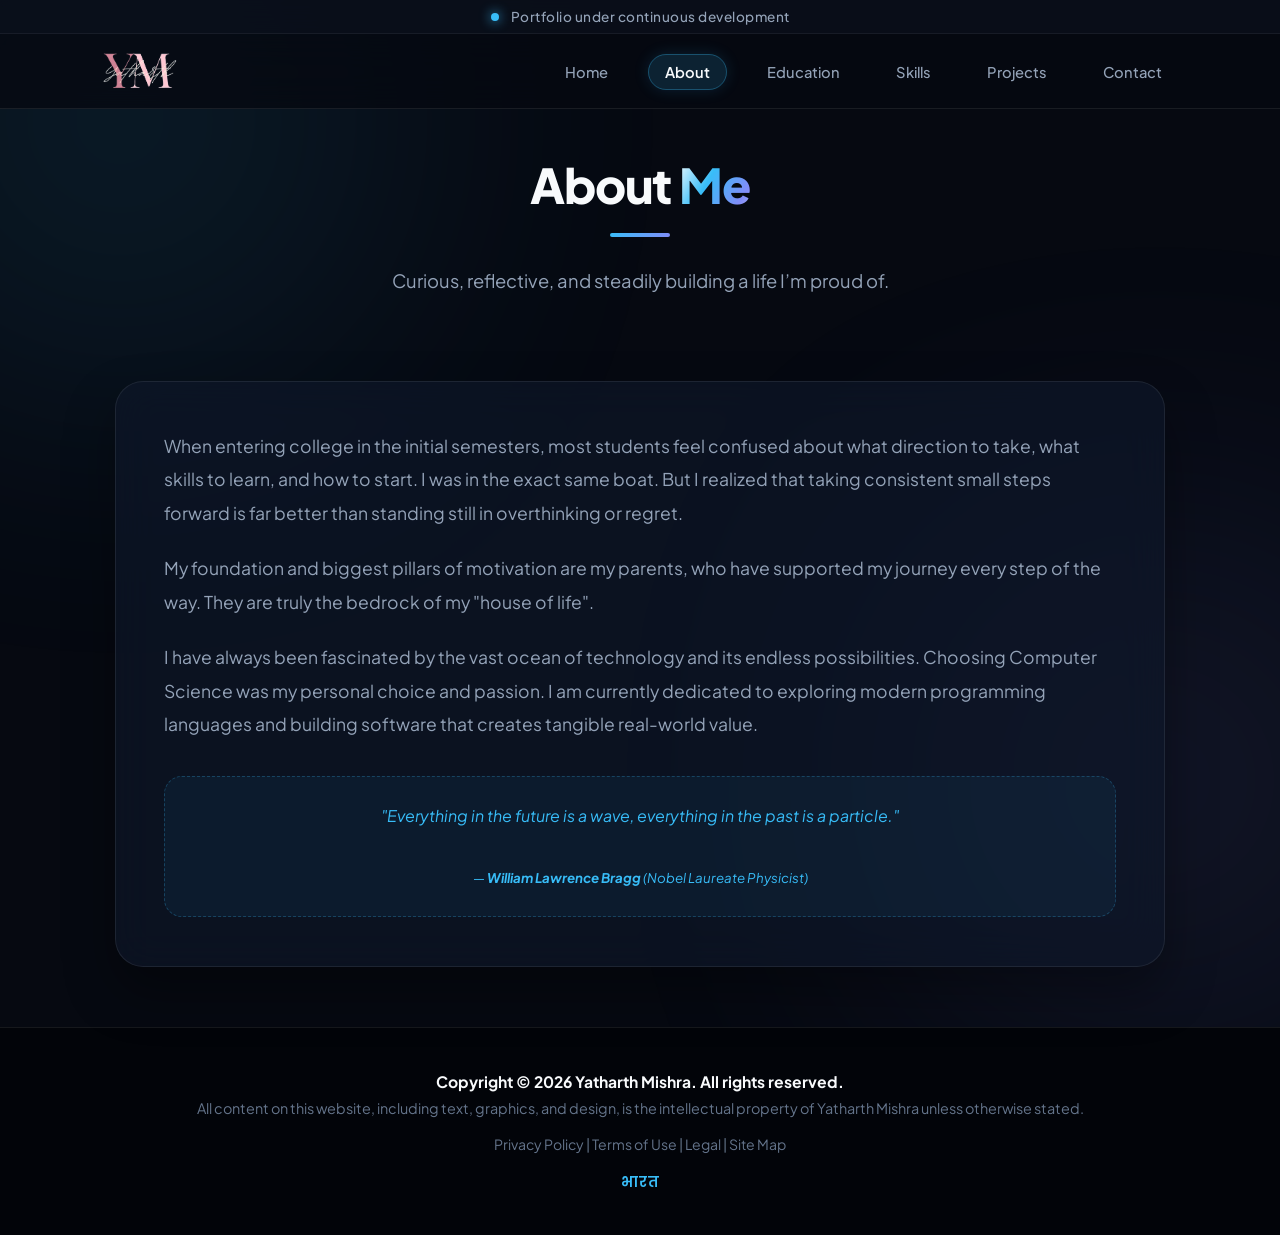
==== commit 91f88dfa: "Updated and enhanced" ====
--- a/about.html
+++ b/about.html
@@ -1,82 +1,89 @@
 <!DOCTYPE html>
 <html lang="en">
+
 <head>
-    <meta charset="UTF-8">
-    <meta name="viewport" content="width=device-width, initial-scale=1.0">
-    <title>Yatharth Mishra | About</title>
-    <link rel="stylesheet" href="https://cdnjs.cloudflare.com/ajax/libs/font-awesome/6.7.2/css/all.min.css">
-    <link rel="stylesheet" href="css/style.css">
-    <script src="js/script.js" defer></script>
+  <meta charset="UTF-8">
+  <meta name="viewport" content="width=device-width, initial-scale=1.0">
+  <title>Yatharth Mishra | About</title>
+  <link rel="stylesheet" href="https://cdnjs.cloudflare.com/ajax/libs/font-awesome/6.7.2/css/all.min.css">
+  <link rel="stylesheet" href="css/style.css">
+  <script src="js/script.js" defer></script>
 </head>
+
 <body class="skills-page">
 
-<div class="marquee">
-  <div class="marquee-content">
-    <span class="pulse-dot"></span>
-    <span>Portfolio under continuous development &bull; Crafting ideas into software</span>
+  <div class="marquee">
+    <div class="marquee-content">
+      <span class="pulse-dot"></span>
+      <span>Portfolio under continuous development</span>
+    </div>
   </div>
-</div>
 
-<nav class="navbar">
-  <a href="index.html" class="brand">
-    <div class="logo">
-      <img src="images/logo.png" alt="Yatharth Mishra Logo">
-    </div>
-    <span class="tagline">Yatharth Mishra</span>
-  </a>
+  <nav class="navbar">
+    <a href="index.html" class="brand">
+      <div class="logo">
+        <img src="images/logobgless.png" alt="Yatharth Mishra Logo">
+      </div>
+    </a>
 
-  <button class="nav-toggle" aria-label="Toggle navigation menu">
-    <span></span>
-    <span></span>
-    <span></span>
-  </button>
+    <button class="nav-toggle" aria-label="Toggle navigation menu">
+      <span></span>
+      <span></span>
+      <span></span>
+    </button>
 
-  <ul class="nav-links">
-    <li><a href="index.html">Home</a></li>
-    <li><a href="about.html">About</a></li>
-    <li><a href="education.html">Education</a></li>
-    <li><a href="skills.html">Skills</a></li>
-    <li><a href="projects.html">Projects</a></li>
-    <li><a href="contact.html">Contact</a></li>
-  </ul>
-</nav>
+    <ul class="nav-links">
+      <li><a href="index.html">Home</a></li>
+      <li><a href="about.html">About</a></li>
+      <li><a href="education.html">Education</a></li>
+      <li><a href="skills.html">Skills</a></li>
+      <li><a href="projects.html">Projects</a></li>
+      <li><a href="contact.html">Contact</a></li>
+    </ul>
+  </nav>
 
-<h1 class="skills-heading">About <span>Me</span></h1>
-<h2>Curious, reflective, and steadily building a life I’m proud of.</h2>
+  <h1 class="skills-heading">About <span>Me</span></h1>
+  <h2>Curious, reflective, and steadily building a life I’m proud of.</h2>
 
-<section class="about-section reveal">
+  <section class="about-section reveal">
     <div class="about-text">
-        <p>
-            When entering college in the initial semesters, most students feel confused about what direction to take, what skills to learn, and how to start. 
-            I was in the exact same boat. But I realized that taking consistent small steps forward is far better than standing still in overthinking or regret.
-        </p>
+      <p>
+        When entering college in the initial semesters, most students feel confused about what direction to take, what
+        skills to learn, and how to start.
+        I was in the exact same boat. But I realized that taking consistent small steps forward is far better than
+        standing still in overthinking or regret.
+      </p>
 
-        <p>
-            My foundation and biggest pillars of motivation are my parents, who have supported my journey every step of the way. 
-            They are truly the bedrock of my "house of life".
-        </p>
+      <p>
+        My foundation and biggest pillars of motivation are my parents, who have supported my journey every step of the
+        way.
+        They are truly the bedrock of my "house of life".
+      </p>
 
-        <p>
-            I have always been fascinated by the vast ocean of technology and its endless possibilities. 
-            Choosing Computer Science was my personal choice and passion. I am currently dedicated to exploring modern programming languages and building software that creates tangible real-world value.
-        </p>
+      <p>
+        I have always been fascinated by the vast ocean of technology and its endless possibilities.
+        Choosing Computer Science was my personal choice and passion. I am currently dedicated to exploring modern
+        programming languages and building software that creates tangible real-world value.
+      </p>
     </div>
 
     <div class="quote reveal delay-1">
-        <p>
-            "Everything in the future is a wave, everything in the past is a particle."
-        </p>
-        <br>
-        <small>&mdash; <b>William Lawrence Bragg</b> (Nobel Laureate Physicist)</small>
+      <p>
+        "Everything in the future is a wave, everything in the past is a particle."
+      </p>
+      <br>
+      <small>&mdash; <b>William Lawrence Bragg</b> (Nobel Laureate Physicist)</small>
     </div>
-</section>
+  </section>
 
-<footer class="footer">
+  <footer class="footer">
     <p id="cprt"><b>Copyright © 2026 Yatharth Mishra. All rights reserved.</b></p>
-    <p>All content on this website, including text, graphics, and design, is the intellectual property of Yatharth Mishra unless otherwise stated.</p>
+    <p>All content on this website, including text, graphics, and design, is the intellectual property of Yatharth
+      Mishra unless otherwise stated.</p>
     <p id="fts">Privacy Policy | Terms of Use | Legal | Site Map</p>
     <p id="ind">भारत</p>
-</footer>
+  </footer>
 
 </body>
+
 </html>
--- a/css/style.css
+++ b/css/style.css
@@ -29,7 +29,12 @@
     font-family: var(--font-main);
 }
 
-html {
+
+html,
+body {
+    width: 100%;
+    max-width: 100vw;
+    overflow-x: hidden;
     scroll-behavior: smooth;
     color-scheme: dark;
 }
@@ -40,7 +45,6 @@
     flex-direction: column;
     background-color: var(--bg-dark);
     color: var(--text-primary);
-    overflow-x: hidden;
     position: relative;
 }
 
@@ -113,7 +117,7 @@
     backdrop-filter: blur(12px);
     border-bottom: 1px solid rgba(255, 255, 255, 0.06);
     color: var(--text-secondary);
-    padding: 8px 0;
+    padding: 8px 12px;
     overflow: hidden;
     font-size: 0.85rem;
     font-weight: 500;
@@ -127,6 +131,7 @@
     align-items: center;
     justify-content: center;
     gap: 12px;
+    text-align: center;
 }
 
 .pulse-dot {
@@ -136,6 +141,7 @@
     border-radius: 50%;
     box-shadow: 0 0 12px var(--accent-cyan);
     animation: applePulse 2s infinite;
+    flex-shrink: 0;
 }
 
 @keyframes applePulse {
@@ -186,58 +192,59 @@
 .brand {
     display: flex;
     align-items: center;
-    gap: 14px;
+    justify-content: center;
+    margin-top: auto;
+    margin-bottom: auto;
     text-decoration: none;
-}
-
-/* Premium Top-Left Glass Logo Frame & Light Shimmer Sweep */
+    flex-shrink: 0;
+}
+
+/* Top-Left Clean Backgroundless Logo (100% Sharp, Crisp & Perfectly Centered) */
 .logo {
-    width: 44px;
-    height: 44px;
-    border-radius: 14px;
+    height: 38px;
+    width: auto;
+    max-height: 38px;
+    margin-top: auto;
+    margin-bottom: auto;
     position: relative;
-    padding: 2px;
-    background: linear-gradient(135deg, rgba(255, 255, 255, 0.18) 0%, rgba(56, 189, 248, 0.35) 50%, rgba(129, 140, 248, 0.2) 100%);
-    border: 1px solid rgba(255, 255, 255, 0.14);
-    box-shadow: 0 4px 15px rgba(0, 0, 0, 0.3);
-    transition: all 0.4s cubic-bezier(0.16, 1, 0.3, 1);
-    overflow: hidden;
-}
-
-.logo::before {
-    content: "";
-    position: absolute;
-    top: -50%;
-    left: -50%;
-    width: 200%;
-    height: 200%;
-    background: linear-gradient(45deg, transparent 40%, rgba(255, 255, 255, 0.35) 50%, transparent 60%);
-    transform: rotate(30deg) translateY(-100%);
-    transition: transform 0.65s cubic-bezier(0.16, 1, 0.3, 1);
-}
-
-.brand:hover .logo::before {
-    transform: rotate(30deg) translateY(100%);
-}
-
-.brand:hover .logo {
-    transform: scale(1.06) translateY(-2px);
-    border-color: var(--accent-cyan);
-    box-shadow: 0 8px 25px rgba(56, 189, 248, 0.35);
+    padding: 0;
+    background: transparent;
+    border: none;
+    box-shadow: none;
+    transition: all 0.3s ease;
+    flex-shrink: 0;
+    display: flex;
+    align-items: center;
+    justify-content: center;
+}
+
+.navbar.scrolled .logo {
+    height: 32px;
+    max-height: 32px;
 }
 
 .logo img {
-    width: 100%;
-    height: 100%;
-    object-fit: cover;
-    border-radius: 11px;
-    background: #090e1a;
+    height: 38px;
+    width: auto;
+    max-height: 38px;
+    margin-top: auto;
+    margin-bottom: auto;
+    object-fit: contain;
+    background: transparent;
     display: block;
-    transition: transform 0.4s ease;
+    image-rendering: -webkit-optimize-contrast;
+    filter: brightness(1.25) contrast(1.1);
+    transition: filter 0.3s ease, transform 0.3s ease;
+}
+
+.navbar.scrolled .logo img {
+    height: 32px;
+    max-height: 32px;
 }
 
 .brand:hover .logo img {
-    transform: scale(1.05);
+    filter: brightness(1.45) contrast(1.15) drop-shadow(0 0 10px rgba(56, 189, 248, 0.75));
+    transform: translateY(-1px);
 }
 
 .tagline {
@@ -248,6 +255,7 @@
     background: linear-gradient(135deg, #ffffff 0%, #cbd5e1 100%);
     -webkit-background-clip: text;
     -webkit-text-fill-color: transparent;
+    white-space: nowrap;
 }
 
 .nav-links {
@@ -266,6 +274,7 @@
     border-radius: 20px;
     transition: all 0.3s cubic-bezier(0.16, 1, 0.3, 1);
     position: relative;
+    white-space: nowrap;
 }
 
 .nav-links a:hover {
@@ -309,11 +318,12 @@
 h1,
 .skills-heading {
     text-align: center;
-    font-size: 3rem;
+    font-size: clamp(2.2rem, 5vw, 3rem);
     font-weight: 800;
     letter-spacing: -1.2px;
     color: var(--text-primary);
     margin-top: 45px;
+    padding: 0 15px;
 }
 
 .apple-shimmer-text,
@@ -352,9 +362,10 @@
     max-width: 750px;
     margin: 10px auto 45px auto;
     color: var(--text-secondary);
-    font-size: 1.15rem;
+    font-size: clamp(1rem, 2.5vw, 1.15rem);
     font-weight: 400;
     line-height: 1.7;
+    padding: 0 15px;
 }
 
 /* ===================================================
@@ -473,21 +484,26 @@
 .home-page .hero-text h1 {
     text-align: left;
     margin: 0;
-    font-size: 4.2rem;
+    font-size: clamp(2.5rem, 6vw, 4.2rem);
     line-height: 1.08;
     letter-spacing: -2px;
-}
-
+    padding: 0;
+    /* Suppress global h1 margin-top on hero */
+    margin-top: 0;
+}
+
+/* Suppress the decorative underline bar specifically in hero */
 .home-page .hero-text h1::after {
-    margin: 20px 0;
+    display: none;
 }
 
 .home-page .hero-text h2 {
     text-align: left;
     margin: 0 0 24px 0;
     color: var(--accent-blue);
-    font-size: 1.4rem;
+    font-size: clamp(1.1rem, 3vw, 1.4rem);
     font-weight: 600;
+    padding: 0;
 }
 
 .typing-cursor {
@@ -513,7 +529,7 @@
 .home-page .hero-description {
     max-width: 630px;
     line-height: 1.85;
-    font-size: 1.08rem;
+    font-size: clamp(0.98rem, 2vw, 1.08rem);
     color: var(--text-secondary);
 }
 
@@ -550,64 +566,193 @@
     justify-content: center;
     align-items: center;
     position: relative;
-}
+    flex-shrink: 0;
+    max-width: 100%;
+    /* Give right-side breathing room for the drift animation */
+    padding-right: 28px;
+}
+
+/* ===================================================
+   ELEGANT GLASSMORPHISM HERO LOGO FRAME
+=================================================== */
 
 .home-page .profile-water-container {
-    width: 330px;
-    height: 330px;
+    width: 300px;
+    height: 340px;
+    max-width: 80vw;
     position: relative;
     display: flex;
     justify-content: center;
     align-items: center;
-    /* Significant, Pronounced Fluid Drift Animation */
     animation: significantFluidWaterFloat 7.5s cubic-bezier(0.37, 0, 0.63, 1) infinite alternate;
 }
 
 @keyframes significantFluidWaterFloat {
     0% {
-        transform: translateX(-48px) translateY(-6px) rotate(-4deg);
+        transform: translateX(-24px) translateY(-5px) rotate(-3deg);
     }
 
     33% {
-        transform: translateX(-15px) translateY(6px) rotate(1.5deg);
+        transform: translateX(-8px) translateY(5px) rotate(1deg);
     }
 
     66% {
-        transform: translateX(22px) translateY(-5px) rotate(4deg);
+        transform: translateX(12px) translateY(-4px) rotate(3deg);
     }
 
     100% {
-        transform: translateX(48px) translateY(5px) rotate(-3deg);
-    }
-}
-
-/* Water Image Container with Soft Vignette Edge Mask (No Enlarging) */
-.home-page .profile-water-image {
-    width: 285px;
-    height: 285px;
+        transform: translateX(24px) translateY(4px) rotate(-2.5deg);
+    }
+}
+
+
+/* Rotating gradient border ring (pseudo-element trick) */
+.home-page .logo-border-ring {
+    position: absolute;
+    inset: -3px;
+    border-radius: 28px;
+    background: conic-gradient(from var(--angle, 0deg),
+            #38bdf8 0%,
+            #818cf8 25%,
+            #060911 50%,
+            #818cf8 75%,
+            #38bdf8 100%);
+    animation: rotateBorder 4s linear infinite;
+    z-index: 0;
+    filter: blur(1px);
+}
+
+@property --angle {
+    syntax: '<angle>';
+    initial-value: 0deg;
+    inherits: false;
+}
+
+@keyframes rotateBorder {
+    to {
+        --angle: 360deg;
+    }
+}
+
+/* Fallback for browsers that don't support @property */
+@supports not (background: conic-gradient(from 0deg, red, blue)) {
+    .home-page .logo-border-ring {
+        border: 2px solid rgba(56, 189, 248, 0.6);
+        background: none;
+        filter: none;
+    }
+}
+
+/* Main glassmorphism card */
+.home-page .logo-glass-card {
     position: relative;
-    z-index: 3;
-    overflow: hidden;
-    -webkit-mask-image: radial-gradient(circle at center, rgba(0, 0, 0, 1) 42%, rgba(0, 0, 0, 0.85) 65%, rgba(0, 0, 0, 0) 95%);
-    mask-image: radial-gradient(circle at center, rgba(0, 0, 0, 1) 42%, rgba(0, 0, 0, 0.85) 65%, rgba(0, 0, 0, 0) 95%);
-}
-
-.home-page .profile-water-image img {
+    z-index: 2;
     width: 100%;
     height: 100%;
-    object-fit: cover;
+    border-radius: 26px;
+    background: rgba(10, 18, 35, 0.75);
+    backdrop-filter: blur(12px);
+    -webkit-backdrop-filter: blur(12px);
+    border: 1px solid rgba(56, 189, 248, 0.15);
+    box-shadow:
+        0 8px 32px rgba(0, 0, 0, 0.5),
+        0 0 0 1px rgba(255, 255, 255, 0.04) inset,
+        0 0 60px rgba(56, 189, 248, 0.12),
+        0 0 120px rgba(129, 140, 248, 0.07);
+    overflow: hidden;
+    display: flex;
+    align-items: center;
+    justify-content: center;
+    animation: cardGlowPulse 4s ease-in-out infinite alternate;
+}
+
+@keyframes cardGlowPulse {
+    0% {
+        box-shadow: 0 8px 32px rgba(0, 0, 0, 0.5), 0 0 50px rgba(56, 189, 248, 0.1), 0 0 100px rgba(129, 140, 248, 0.06);
+    }
+
+    100% {
+        box-shadow: 0 8px 32px rgba(0, 0, 0, 0.5), 0 0 80px rgba(56, 189, 248, 0.22), 0 0 150px rgba(129, 140, 248, 0.14);
+    }
+}
+
+/* Shimmer sweep across the card */
+.home-page .logo-glass-card::before {
+    content: '';
+    position: absolute;
+    top: 0;
+    left: -100%;
+    width: 60%;
+    height: 100%;
+    background: linear-gradient(105deg,
+            transparent 30%,
+            rgba(255, 255, 255, 0.06) 50%,
+            rgba(56, 189, 248, 0.08) 55%,
+            transparent 70%);
+    animation: shimmerSweep 5s ease-in-out infinite;
+    z-index: 1;
+    pointer-events: none;
+}
+
+/* Subtle top-edge highlight for glass depth */
+.home-page .logo-glass-card::after {
+    content: '';
+    position: absolute;
+    top: 0;
+    left: 0;
+    right: 0;
+    height: 1px;
+    background: linear-gradient(90deg, transparent, rgba(255, 255, 255, 0.18), rgba(56, 189, 248, 0.3), rgba(255, 255, 255, 0.18), transparent);
+    z-index: 2;
+    pointer-events: none;
+}
+
+@keyframes shimmerSweep {
+    0% {
+        left: -100%;
+        opacity: 0;
+    }
+
+    10% {
+        opacity: 1;
+    }
+
+    50% {
+        left: 160%;
+        opacity: 1;
+    }
+
+    51% {
+        opacity: 0;
+    }
+
+    100% {
+        left: 160%;
+        opacity: 0;
+    }
+}
+
+/* The logo image itself — fully uncropped */
+.home-page .logo-glass-card img {
+    width: 88%;
+    height: 88%;
+    object-fit: contain;
     display: block;
-    transform: scale(1);
-    transition: none;
-}
-
-/* Multi-Layered Concentric Water Ripples Expanding Underneath (Appears only on Hover at Slow Speed) */
+    position: relative;
+    z-index: 0;
+    filter: drop-shadow(0 0 18px rgba(56, 189, 248, 0.3)) drop-shadow(0 0 6px rgba(129, 140, 248, 0.25));
+}
+
+
+
+/* Multi-Layered Concentric Water Ripples Expanding Underneath */
 .home-page .water-ripple-rings {
     position: absolute;
     bottom: -25px;
     left: 50%;
     transform: translateX(-50%);
-    width: 380px;
+    width: 360px;
+    max-width: 85vw;
     height: 50px;
     z-index: 1;
     pointer-events: none;
@@ -667,8 +812,8 @@
     }
 
     100% {
-        width: 360px;
-        height: 75px;
+        width: 340px;
+        height: 70px;
         opacity: 0;
         border-color: rgba(129, 140, 248, 0);
     }
@@ -720,7 +865,7 @@
     max-width: 1200px;
     margin: 50px auto;
     display: grid;
-    grid-template-columns: repeat(auto-fit, minmax(310px, 1fr));
+    grid-template-columns: repeat(auto-fit, minmax(290px, 1fr));
     gap: 32px;
 }
 
@@ -916,11 +1061,13 @@
 
 .floating-skills {
     width: 88%;
-    max-width: 1200px;
+    max-width: 1100px;
     margin: 0 auto 60px auto;
-    display: grid;
-    grid-template-columns: repeat(auto-fit, minmax(220px, 1fr));
-    gap: 32px;
+    display: flex;
+    flex-wrap: wrap;
+    justify-content: center;
+    align-items: center;
+    gap: 28px;
 }
 
 .skill-card {
@@ -936,6 +1083,9 @@
     flex-direction: column;
     align-items: center;
     justify-content: center;
+    flex: 1 1 190px;
+    max-width: 220px;
+    min-width: 170px;
 }
 
 .skill-card:hover {
@@ -945,16 +1095,27 @@
     box-shadow: 0 25px 50px rgba(56, 189, 248, 0.3);
 }
 
-.skill-card img {
+.skill-card img,
+.skill-card i.skill-icon {
     width: 80px;
     height: 80px;
+    max-width: 100%;
     object-fit: contain;
     margin-bottom: 20px;
     transition: transform 0.4s cubic-bezier(0.175, 0.885, 0.32, 1.275);
     filter: drop-shadow(0 6px 12px rgba(0, 0, 0, 0.4));
 }
 
-.skill-card:hover img {
+.skill-card i.skill-icon {
+    font-size: 3.6rem;
+    color: var(--accent-cyan);
+    display: flex;
+    align-items: center;
+    justify-content: center;
+}
+
+.skill-card:hover img,
+.skill-card:hover i.skill-icon {
     transform: scale(1.18) rotate(6deg);
 }
 
@@ -1015,13 +1176,24 @@
    PROJECTS SECTION
 =================================================== */
 
+.projects-section {
+    display: flex;
+    flex-direction: column;
+    gap: 45px;
+    width: 88%;
+    max-width: 950px;
+    margin: 40px auto 80px auto;
+}
+
 .project-card {
     background: rgba(15, 23, 42, 0.85);
     border-radius: 26px;
-    padding: 40px;
+    padding: 44px;
     border: 1px solid var(--border-card);
     transition: all 0.4s cubic-bezier(0.16, 1, 0.3, 1);
     box-shadow: 0 15px 35px rgba(0, 0, 0, 0.25);
+    position: relative;
+    overflow: hidden;
 }
 
 .project-card:hover {
@@ -1094,7 +1266,7 @@
 
 .social-links {
     display: grid;
-    grid-template-columns: repeat(auto-fit, minmax(230px, 1fr));
+    grid-template-columns: repeat(auto-fit, minmax(200px, 1fr));
     gap: 28px;
     margin: 40px 0;
 }
@@ -1175,6 +1347,7 @@
 
 .contact-form-card input,
 .contact-form-card textarea {
+    width: 100%;
     padding: 18px 22px;
     border-radius: 14px;
     border: 1px solid var(--border-card);
@@ -1324,7 +1497,7 @@
 }
 
 /* ===================================================
-   RESPONSIVE DESIGN
+   RESPONSIVE DESIGN & MOBILE OPTIMIZATIONS
 =================================================== */
 
 @media (max-width: 900px) {
@@ -1342,14 +1515,17 @@
         right: -100%;
         width: 270px;
         height: calc(100vh - var(--nav-height));
-        background: rgba(6, 9, 17, 0.96);
-        backdrop-filter: blur(24px);
+        background: rgba(6, 9, 17, 0.97);
+        backdrop-filter: blur(28px);
+        -webkit-backdrop-filter: blur(28px);
         flex-direction: column;
         align-items: flex-start;
         padding: 40px 30px;
         gap: 20px;
         border-left: 1px solid var(--border-card);
         transition: right 0.4s cubic-bezier(0.16, 1, 0.3, 1);
+        z-index: 1005;
+        box-shadow: -10px 0 40px rgba(0, 0, 0, 0.7);
     }
 
     .nav-links.active {
@@ -1364,8 +1540,10 @@
     .home-page .hero {
         flex-direction: column-reverse;
         text-align: center;
-        margin: 30px auto 50px auto;
-        gap: 40px;
+        margin: 20px auto 40px auto;
+        gap: 35px;
+        width: 92%;
+        overflow: hidden;
     }
 
     .home-page .hero-text h1,
@@ -1373,10 +1551,6 @@
         text-align: center;
     }
 
-    .home-page .hero-text h1 {
-        font-size: 3rem;
-    }
-
     .home-page .hero-text h1::after {
         margin: 18px auto;
     }
@@ -1389,14 +1563,23 @@
         justify-content: center;
     }
 
+    /* Mobile Responsive Water Logo & Safe Mobile Animation */
     .home-page .profile-water-container {
-        width: 270px;
+        width: 240px;
         height: 270px;
-    }
-
-    .home-page .profile-water-image {
-        width: 230px;
-        height: 230px;
+        max-width: 72vw;
+        animation: mobileFluidWaterFloat 6s cubic-bezier(0.37, 0, 0.63, 1) infinite alternate;
+    }
+
+    .home-page .logo-glass-card img {
+        width: 85%;
+        height: 85%;
+    }
+
+    .home-page .water-ripple-rings {
+        width: 240px;
+        max-width: 80vw;
+        bottom: -15px;
     }
 
     .timeline::before {
@@ -1421,20 +1604,71 @@
         margin-top: 0;
     }
 
-    h1,
-    .skills-heading {
-        font-size: 2.3rem;
-    }
-
-    h2 {
-        font-size: 1.05rem;
+    .about-section,
+    .education-section,
+    .contact-section,
+    .project-card,
+    .contact-form-card {
+        width: 92%;
+        padding: 30px 22px;
+    }
+
+    .projects-section {
+        gap: 30px;
+        width: 92%;
+        margin: 24px auto 60px auto;
+    }
+}
+
+/* Mobile Drift Keyframes (Prevents horizontal layout expansion on phones) */
+@keyframes mobileFluidWaterFloat {
+    0% {
+        transform: translateX(-12px) translateY(-3px) rotate(-2deg);
+    }
+
+    50% {
+        transform: translateX(0px) translateY(3px) rotate(1deg);
+    }
+
+    100% {
+        transform: translateX(12px) translateY(-2px) rotate(-1.5deg);
+    }
+}
+
+@media (max-width: 480px) {
+    .navbar {
+        padding: 0 4%;
+    }
+
+    .tagline {
+        font-size: 1.02rem;
+    }
+
+    .logo {
+        height: 44px;
+        width: auto;
+    }
+
+    .home-page .hero-tags span {
+        font-size: 0.88rem;
+        padding: 8px 16px;
     }
 
     .about-section,
     .education-section,
     .contact-section,
     .projects-section,
-    .contact-form-card {
-        padding: 30px 22px;
+    .contact-form-card,
+    .home-page .home-overview {
+        padding: 24px 16px;
+        border-radius: 20px;
+    }
+
+    .back-to-top {
+        bottom: 20px;
+        right: 20px;
+        width: 44px;
+        height: 44px;
+        font-size: 1.1rem;
     }
 }
